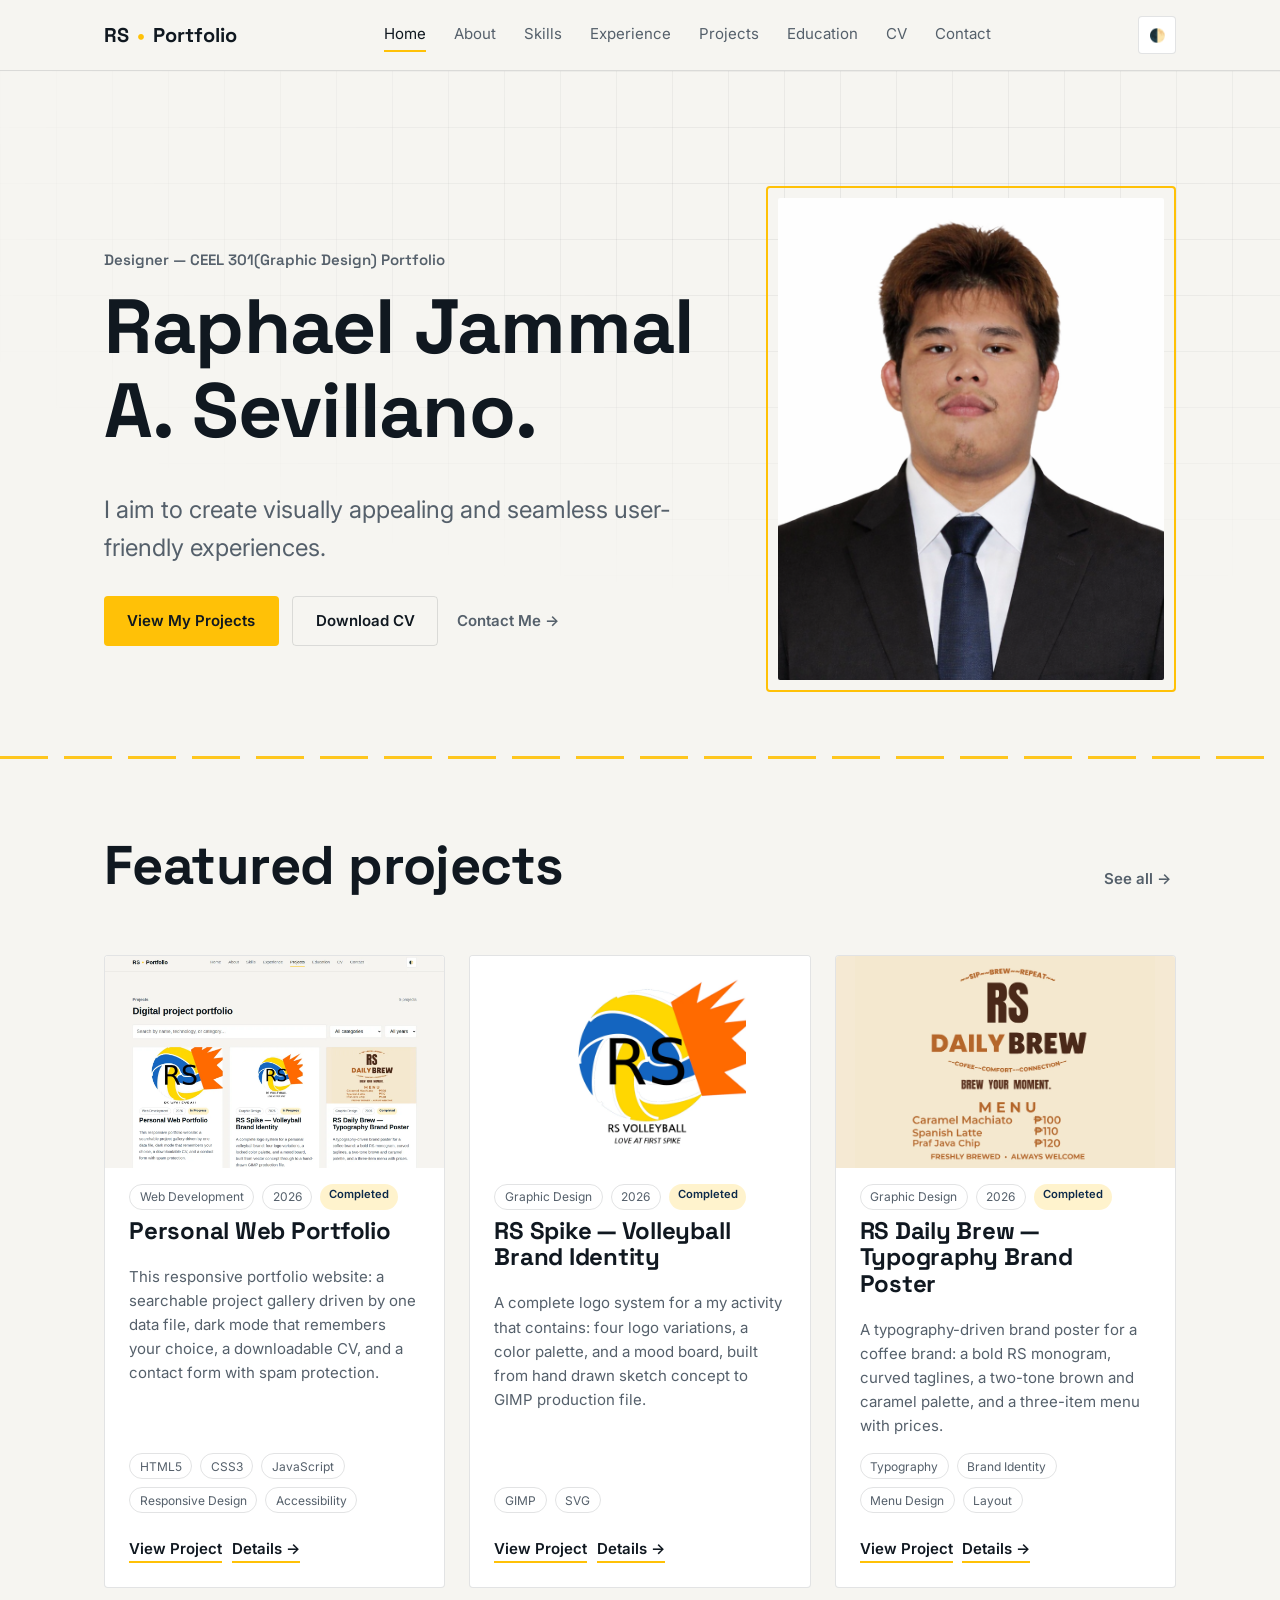
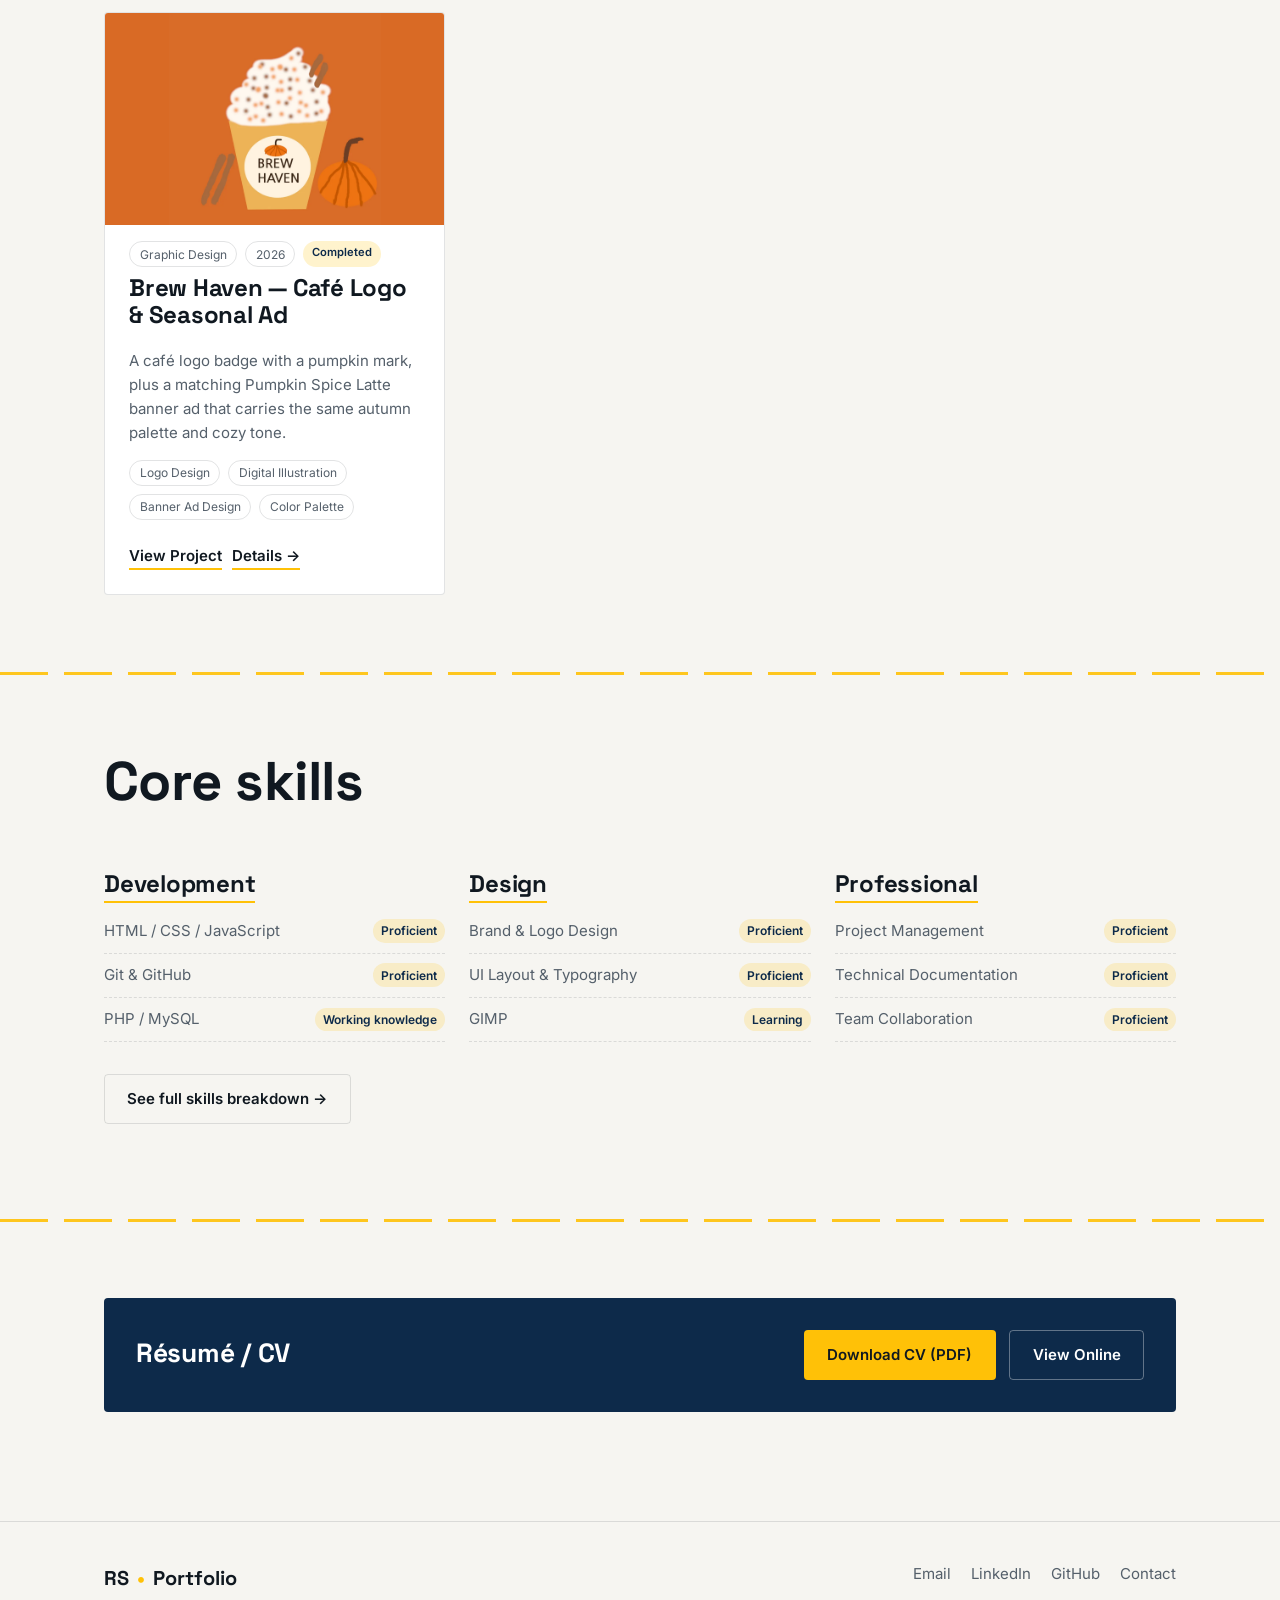
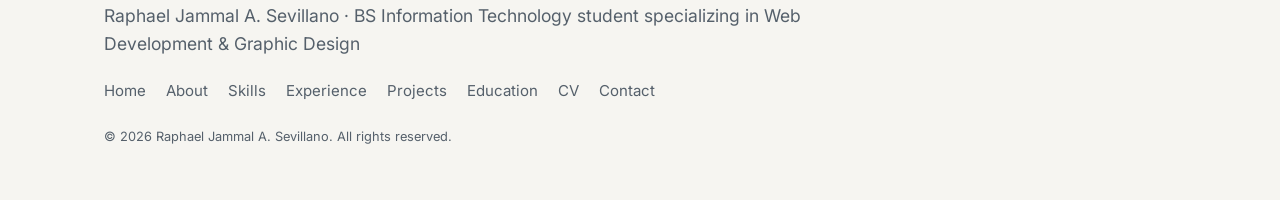
==== index.html @ 96087a3e "Update index.html" ====
<!DOCTYPE html>
<html lang="en">
<head>
<meta charset="UTF-8" />
<meta name="viewport" content="width=device-width, initial-scale=1.0" />
<title>Raphael Jammal A. Sevillano | Web Developer & Designer Portfolio</title>
<meta name="description" content="Portfolio of Raphael Jammal A. Sevillano — web developer and designer. Browse projects, skills, and experience, and download my CV." />
<link rel="canonical" href="https://raphaelsevillano-cmd.github.io/" />
<meta property="og:type" content="website" />
<meta property="og:site_name" content="Raphael Jammal A. Sevillano — Portfolio" />
<meta property="og:title" content="Raphael Jammal A. Sevillano | Web Developer &amp; Designer Portfolio" />
<meta property="og:description" content="Portfolio of Raphael Jammal A. Sevillano — web developer and designer. Browse projects, skills, and experience, and download my CV." />
<meta property="og:url" content="https://raphaelsevillano-cmd.github.io/" />
<meta property="og:image" content="https://raphaelsevillano-cmd.github.io/assets/images/raprap.png" />
<meta property="og:image:alt" content="Portrait of Raphael Jammal A. Sevillano" />
<meta name="twitter:card" content="summary_large_image" />
<meta name="twitter:title" content="Raphael Jammal A. Sevillano | Web Developer &amp; Designer Portfolio" />
<meta name="twitter:description" content="Portfolio of Raphael Jammal A. Sevillano — web developer and designer. Browse projects, skills, and experience, and download my CV." />
<meta name="twitter:image" content="https://raphaelsevillano-cmd.github.io/assets/images/raprap.png" />
<meta name="keywords" content="Raphael, web developer portfolio, front-end developer, designer, RS Spike, student portfolio" />
<link rel="icon" href="data:," />
<link rel="preconnect" href="https://fonts.googleapis.com" />
<link rel="preconnect" href="https://fonts.gstatic.com" crossorigin />
<link href="https://fonts.googleapis.com/css2?family=Space+Grotesk:wght@500;600;700&family=Inter:wght@400;500;600&display=swap" rel="stylesheet" />
<link rel="stylesheet" href="./css/style.css" />
</head>
<body>  
 
<header class="site-header">
  <nav class="nav">
    <a href="index.html" class="brand-mark">RS<span class="dot">•</span>Portfolio</a>
    <div class="nav-links" data-nav-links>
      <a href="index.html" aria-current="page">Home</a>
      <a href="about.html">About</a>
      <a href="skills.html">Skills</a>
      <a href="experience.html">Experience</a>
      <a href="projects.html">Projects</a>
      <a href="education.html">Education</a>
      <a href="about.html#cv">CV</a>
      <a href="contact.html">Contact</a>
    </div>
    <div class="nav-controls">
      <button class="theme-toggle" data-theme-toggle aria-label="Toggle dark mode">🌓</button>
      <button class="menu-btn" data-menu-toggle aria-label="Open menu" aria-expanded="false">
        <svg viewBox="0 0 24 24" fill="none" stroke="currentColor" stroke-width="2"><path d="M3 6h18M3 12h18M3 18h18"/></svg>
      </button>
    </div>
  </nav>
</header>

<main>
  <section class="hero">
    <div class="wrap hero-grid">
      <div>
        <p class="eyebrow">Designer — CEEL 301(Graphic Design) Portfolio</p>
        <h1>Raphael Jammal A. Sevillano.</h1>
        <p class="tagline">I aim to create visually appealing and seamless user-friendly experiences.</p>
        <div class="hero-actions">
          <a href="projects.html" class="btn btn-primary">View My Projects</a>
          <a href="assets/Raphael Sevillano CV Resume (1).pdf" class="btn btn-outline" download>Download CV</a>
          <a href="contact.html" class="btn btn-ghost">Contact Me →</a>
        </div>
      </div>
      <div class="portrait-frame">
        <img src="assets/images/raprap.png" alt="Portrait of Raphael Jammal A. Sevillano" />
      </div>
    </div>
  </section>

  <hr class="court-rule" />

  <section>
    <div class="wrap">
      <div class="section-head">
        <h2>Featured projects</h2>
        <a href="projects.html" class="btn-ghost btn">See all →</a>
      </div>
      <div class="project-grid" data-project-grid data-base-path="" data-featured-only="true"></div>
    </div>
  </section>

  <hr class="court-rule" />

  <section>
    <div class="wrap">
      <div class="section-head"><h2>Core skills</h2></div>
      <div class="skills-grid">
        <div class="skill-category">
          <h3>Development</h3>
          <ul class="skill-list">
            <li>HTML / CSS / JavaScript <span class="level">Proficient</span></li>
            <li>Git &amp; GitHub <span class="level">Proficient</span></li>
            <li>PHP / MySQL <span class="level">Working knowledge</span></li>
          </ul>
        </div>
        <div class="skill-category">
          <h3>Design</h3>
          <ul class="skill-list">
            <li>Brand &amp; Logo Design <span class="level">Proficient</span></li>
            <li>UI Layout &amp; Typography <span class="level">Proficient</span></li>
            <li>GIMP <span class="level">Learning</span></li>
          </ul>
        </div>
        <div class="skill-category">
          <h3>Professional</h3>
          <ul class="skill-list">
            <li>Project Management <span class="level">Proficient</span></li>
            <li>Technical Documentation <span class="level">Proficient</span></li>
            <li>Team Collaboration <span class="level">Proficient</span></li>
          </ul>
        </div>
      </div>
      <p class="mt-2"><a href="skills.html" class="btn btn-outline">See full skills breakdown →</a></p>
    </div>
  </section>

  <hr class="court-rule" />

  <section id="cv">
    <div class="wrap">
      <div class="cv-box">
        <div>
          <h2 style="margin-bottom:0.25rem;">Résumé / CV</h2>
        </div>
        <div class="hero-actions">
          <a href="assets/Raphael Sevillano CV Resume (1).pdf" class="btn btn-primary" download>Download CV (PDF)</a>
          <a href="assets/Raphael Sevillano CV Resume (1).pdf" class="btn btn-outline" target="_blank" rel="noopener">View Online</a>
        </div>
      </div>
    </div>
  </section>
</main>

<!-- Project details popup -->
<dialog class="modal" id="project-dialog" aria-labelledby="project-dialog-title">
  <div class="modal-inner">
    <button type="button" class="modal-close" data-close-dialog aria-label="Close project details">×</button>
    <div id="project-dialog-body"></div>
  </div>
</dialog>

<footer class="site-footer">  
  <div class="wrap">
    <div class="footer-grid">
      <div>
        <div class="brand-mark">RS<span class="dot">•</span>Portfolio</div>
        <p style="margin:0.5rem 0 0;">Raphael Jammal A. Sevillano · BS Information Technology student specializing in Web Development &amp; Graphic Design</p>
      </div>
      <div class="footer-links">
        <a href="mailto:rasevillano@ccc.edu.ph">Email</a>
        <a href="https://www.linkedin.com/in/raphael-sevillano-60b64a396/?isSelfProfile=true" target="_blank" rel="noopener">LinkedIn</a>
        <a href="https://github.com/RaphaelSevillano-cmd" target="_blank" rel="noopener">GitHub</a>
        <a href="contact.html">Contact</a>
      </div>
    </div>
    <nav class="footer-quick" aria-label="Footer">
      <a href="index.html">Home</a>
      <a href="about.html">About</a>
      <a href="skills.html">Skills</a>
      <a href="experience.html">Experience</a>
      <a href="projects.html">Projects</a>
      <a href="education.html">Education</a>
      <a href="about.html#cv">CV</a>
      <a href="contact.html">Contact</a>
    </nav>
    <p class="copyright">© 2026 Raphael Jammal A. Sevillano. All rights reserved.</p>
  </div>
</footer>

<script src="./projects-data.js"></script>
<script src="./main.js"></script>
</body>
</html>
---- css/style.css ----
/* ==========================================================================
   RS PORTFOLIO — Design System
   Palette pulled from the "RS Spike" personal brand: deep court navy + gold.
   ========================================================================== */

:root {
  /* Color tokens */
  --navy-950: #081521;
  --navy-900: #0d2a4a;
  --navy-800: #123763;
  --navy-700: #1b4b82;
  --gold-500: #ffc107;
  --gold-400: #ffd54f; 
  --ink: #101820;
  --paper: #f6f5f1;
  --paper-dim: #ebe9e3;
  --slate-600: #55606b;
  --slate-400: #8a94a0;
  --line: rgba(16, 24, 32, 0.12);
  --white: #ffffff;

  /* Semantic (light mode default) */
  --bg: var(--paper);
  --bg-raised: var(--white);
  --text: var(--ink);
  --text-dim: var(--slate-600);
  --border: var(--line);
  --accent: var(--gold-500);
  --brand: var(--navy-900);
  --brand-contrast: var(--white);

  /* Type */
  --font-display: "Space Grotesk", "Segoe UI", sans-serif;
  --font-body: "Inter", "Segoe UI", sans-serif;

  /* Scale */
  --step-1: clamp(0.85rem, 0.82rem + 0.15vw, 0.95rem);
  --step0: clamp(1rem, 0.96rem + 0.2vw, 1.1rem);
  --step1: clamp(1.25rem, 1.15rem + 0.5vw, 1.5rem);
  --step2: clamp(1.65rem, 1.4rem + 1.2vw, 2.2rem);
  --step3: clamp(2.2rem, 1.7rem + 2.2vw, 3.4rem);
  --step4: clamp(2.8rem, 2rem + 3.8vw, 4.8rem);

  --radius: 4px;
  --maxw: 1120px;
}

[data-theme="dark"] {
  --bg: var(--navy-950);
  --bg-raised: #0f2138;
  --text: #eef1f4;
  --text-dim: #a9b4c0;
  --border: rgba(255, 255, 255, 0.12);
  --brand: var(--gold-500);
  --brand-contrast: var(--navy-950);
}

@media (prefers-color-scheme: dark) {
  :root:not([data-theme="light"]) {
    --bg: var(--navy-950);
    --bg-raised: #0f2138;
    --text: #eef1f4;
    --text-dim: #a9b4c0;
    --border: rgba(255, 255, 255, 0.12);
    --brand: var(--gold-500);
    --brand-contrast: var(--navy-950);
  }
}

* { box-sizing: border-box; }
html { scroll-behavior: smooth; }

body {
  margin: 0;
  background: var(--bg);
  color: var(--text);
  font-family: var(--font-body);
  font-size: var(--step0);
  line-height: 1.6;
  -webkit-font-smoothing: antialiased;
  transition: background 0.25s ease, color 0.25s ease;
}

img { max-width: 100%; display: block; }

a { color: inherit; text-decoration: none; }

h1, h2, h3, h4 {
  font-family: var(--font-display);
  line-height: 1.1;
  margin: 0 0 0.5em;
  letter-spacing: -0.01em;
}

p { max-width: 68ch; color: var(--text-dim); }

.wrap {
  max-width: var(--maxw);
  margin: 0 auto;
  padding: 0 1.5rem;
}

section { padding: clamp(3rem, 6vw, 6rem) 0; }

/* Court-line motif: thin dividing rules like a volleyball court boundary */
.court-rule {
  height: 3px;
  background: linear-gradient(90deg, var(--gold-500) 0 48px, transparent 48px);
  background-size: 64px 3px;
  border: 0;
  margin: 0;
  opacity: 0.9;
}

/* ---------- Header / Nav ---------- */
header.site-header {
  position: sticky;
  top: 0;
  z-index: 40;
  background: var(--bg);
  border-bottom: 1px solid var(--border);
}

.nav {
  display: flex;
  align-items: center;
  justify-content: space-between;
  padding: 1rem 1.5rem;
  max-width: var(--maxw);
  margin: 0 auto;
}

.brand-mark {
  font-family: var(--font-display);
  font-weight: 700;
  font-size: 1.25rem;
  display: flex;
  align-items: center;
  gap: 0.5rem;
}

.brand-mark .dot { color: var(--gold-500); }

.nav-links {
  display: flex;
  gap: 1.75rem;
  align-items: center;
}

.nav-links a {
  font-size: var(--step-1);
  color: var(--text-dim);
  padding: 0.25rem 0;
  border-bottom: 2px solid transparent;
}

.nav-links a:hover,
.nav-links a[aria-current="page"] {
  color: var(--text);
  border-bottom-color: var(--gold-500);
}

.nav-controls { display: flex; align-items: center; gap: 0.75rem; }

.theme-toggle {
  background: var(--bg-raised);
  border: 1px solid var(--border);
  border-radius: var(--radius);
  width: 38px;
  height: 38px;
  display: grid;
  place-items: center;
  cursor: pointer;
  color: var(--text);
}

.menu-btn {
  display: none;
  background: none;
  border: none;
  cursor: pointer;
  color: var(--text);
  padding: 0.4rem;
}
.menu-btn svg { width: 24px; height: 24px; }

@media (max-width: 800px) {
  .nav-links {
    position: fixed;
    inset: 64px 0 0 0;
    background: var(--bg);
    flex-direction: column;
    align-items: flex-start;
    padding: 1.5rem;
    gap: 1.25rem;
    transform: translateY(-8px);
    opacity: 0;
    pointer-events: none;
    transition: opacity 0.2s ease, transform 0.2s ease;
    border-top: 1px solid var(--border);
  }
  .nav-links.open {
    opacity: 1;
    transform: translateY(0);
    pointer-events: auto;
  }
  .menu-btn { display: block; }
}

/* ---------- Buttons ---------- */
.btn {
  display: inline-flex;
  align-items: center;
  gap: 0.5rem;
  padding: 0.75rem 1.4rem;
  border-radius: var(--radius);
  font-weight: 600;
  font-size: var(--step-1);
  border: 1px solid transparent;
  cursor: pointer;
  transition: transform 0.15s ease, background 0.15s ease, border-color 0.15s ease;
}
.btn:active { transform: translateY(1px); }

.btn-primary {
  background: var(--gold-500);
  color: var(--ink);
}
.btn-primary:hover { background: var(--gold-400); }

.btn-outline {
  background: transparent;
  border-color: var(--border);
  color: var(--text);
}
.btn-outline:hover { border-color: var(--text-dim); }

.btn-ghost {
  background: transparent;
  color: var(--text-dim);
  padding: 0.75rem 0.25rem;
}
.btn-ghost:hover { color: var(--text); }

/* ---------- Hero ---------- */
.hero {
  position: relative;
  padding: clamp(3.5rem, 9vw, 8rem) 0 clamp(2.5rem, 5vw, 4rem);
  overflow: hidden;
}

.hero::before {
  /* Subtle volleyball-court boundary lines in the background */
  content: "";
  position: absolute;
  inset: 0;
  pointer-events: none;
  background-image:
    linear-gradient(var(--border) 1px, transparent 1px),
    linear-gradient(90deg, var(--border) 1px, transparent 1px);
  background-size: 56px 56px;
  mask-image: radial-gradient(ellipse 80% 60% at 70% 20%, black, transparent);
  opacity: 0.6;
}

.hero-grid {
  position: relative;
  display: grid;
  grid-template-columns: 1.2fr 0.8fr;
  gap: 3rem;
  align-items: center;
}

@media (max-width: 820px) {
  .hero-grid { grid-template-columns: 1fr; }
}

.eyebrow {
  font-family: var(--font-display);
  font-weight: 600;
  color: var(--text-dim);
  font-size: var(--step-1);
  margin-bottom: 0.75rem;
}

.hero h1 { font-size: var(--step4); }
.hero .tagline { font-size: var(--step1); color: var(--text-dim); margin-bottom: 1.75rem; }

.hero-actions { display: flex; gap: 0.85rem; flex-wrap: wrap; }

.portrait-frame {
  position: relative;
  border: 2px solid var(--gold-500);
  border-radius: var(--radius);
  padding: 10px;
}
.portrait-frame img {
  width: 100%;
  aspect-ratio: 4/5;
  object-fit: cover;
  border-radius: 2px;
  background: var(--bg-raised);
}

/* ---------- Section headers ---------- */
.section-head {
  display: flex;
  align-items: baseline;
  justify-content: space-between;
  gap: 1rem;
  margin-bottom: 2rem;
  flex-wrap: wrap;
}
.section-head h2 { font-size: var(--step3); }
.section-head .count { color: var(--text-dim); font-size: var(--step-1); }

/* ---------- Cards ---------- */
.card {
  background: var(--bg-raised);
  border: 1px solid var(--border);
  border-radius: var(--radius);
  padding: 1.5rem;
}

/* ---------- Skills ---------- */
.skills-grid {
  display: grid;
  grid-template-columns: repeat(auto-fit, minmax(260px, 1fr));
  gap: 1.5rem;
}
.skill-category h3 {
  font-size: var(--step1);
  border-bottom: 2px solid var(--gold-500);
  display: inline-block;
  padding-bottom: 0.25rem;
  margin-bottom: 1rem;
}
.skill-list { list-style: none; padding: 0; margin: 0; display: flex; flex-direction: column; gap: 0.6rem; }
.skill-list li {
  display: flex;
  justify-content: space-between;
  align-items: center;
  font-size: var(--step-1);
  color: var(--text-dim);
  border-bottom: 1px dashed var(--border);
  padding-bottom: 0.6rem;
}
.skill-list li span.level {
  font-size: 0.75rem;
  color: var(--brand);
  background: color-mix(in srgb, var(--gold-500) 18%, transparent);
  padding: 0.15rem 0.5rem;
  border-radius: 999px;
  font-weight: 600;
}

/* ---------- Projects ---------- */
.filter-bar {
  display: flex;
  gap: 0.75rem;
  flex-wrap: wrap;
  margin-bottom: 2rem;
  align-items: center;
}
.filter-bar input[type="search"],
.filter-bar select {
  font: inherit;
  padding: 0.65rem 0.9rem;
  border-radius: var(--radius);
  border: 1px solid var(--border);
  background: var(--bg-raised);
  color: var(--text);
}
.filter-bar input[type="search"] { flex: 1 1 240px; }

.project-grid {
  display: grid;
  grid-template-columns: repeat(auto-fill, minmax(300px, 1fr));
  gap: 1.5rem;
}

.project-card {
  display: flex;
  flex-direction: column;
  overflow: hidden;
  transition: border-color 0.15s ease;
}
.project-card:hover { border-color: var(--gold-500); }

.project-thumb {
  aspect-ratio: 16/10;
  background: var(--navy-900);
  display: grid;
  place-items: center;
  color: var(--gold-500);
  font-family: var(--font-display);
  font-size: var(--step1);
  margin: -1.5rem -1.5rem 1rem;
}

.project-meta {
  display: flex;
  gap: 0.5rem;
  flex-wrap: wrap;
  font-size: 0.75rem;
  color: var(--text-dim);
  margin-bottom: 0.5rem;
}
.tag {
  border: 1px solid var(--border);
  border-radius: 999px;
  padding: 0.15rem 0.6rem;
}
.project-card h3 { font-size: var(--step1); margin-bottom: 0.35rem; }
.project-card p { font-size: var(--step-1); flex: 1; }
.status {
  font-size: 0.7rem;
  font-weight: 600;
  text-transform: none;
  padding: 0.15rem 0.55rem;
  border-radius: 999px;
  background: color-mix(in srgb, var(--gold-500) 20%, transparent);
  color: var(--brand);
}
.project-links { display: flex; gap: 0.6rem; margin-top: 1rem; flex-wrap: wrap; }
.project-links a { font-size: var(--step-1); font-weight: 600; border-bottom: 2px solid var(--gold-500); }

.empty-state {
  padding: 3rem 1rem;
  text-align: center;
  color: var(--text-dim);
  border: 1px dashed var(--border);
  border-radius: var(--radius);
}

/* ---------- Timeline (Experience / Education) ---------- */
.timeline { position: relative; padding-left: 2rem; border-left: 2px solid var(--border); }
.timeline-item { position: relative; padding-bottom: 2.5rem; }
.timeline-item:last-child { padding-bottom: 0; }
.timeline-item::before {
  content: "";
  position: absolute;
  left: -2.4rem;
  top: 0.3rem;
  width: 12px;
  height: 12px;
  border-radius: 50%;
  background: var(--gold-500);
  border: 3px solid var(--bg);
  outline: 2px solid var(--gold-500);
}
.timeline-item .dates { font-size: var(--step-1); color: var(--text-dim); font-weight: 600; }
.timeline-item h3 { font-size: var(--step1); margin-bottom: 0.1rem; }
.timeline-item .org { color: var(--text-dim); margin-bottom: 0.5rem; font-size: var(--step-1); }
.timeline-item ul { padding-left: 1.1rem; color: var(--text-dim); font-size: var(--step-1); }

/* ---------- About ---------- */
.about-grid {
  display: grid;
  grid-template-columns: 1fr 1fr;
  gap: 2.5rem;
}
@media (max-width: 800px) { .about-grid { grid-template-columns: 1fr; } }
.info-list { list-style: none; padding: 0; margin: 0; display: grid; gap: 0.75rem; }
.info-list > div { display: flex; gap: 0.5rem; font-size: var(--step-1); }
.info-list dd { margin: 0; color: var(--text); }
.info-list dt { color: var(--text-dim); min-width: 9rem; font-weight: 600; }

/* ---------- Contact ---------- */
.contact-grid { display: grid; grid-template-columns: 1fr 1fr; gap: 2.5rem; }
@media (max-width: 800px) { .contact-grid { grid-template-columns: 1fr; } }
.field { margin-bottom: 1.1rem; display: flex; flex-direction: column; gap: 0.4rem; }
.field label { font-size: var(--step-1); font-weight: 600; }
.field input, .field textarea {
  font: inherit;
  padding: 0.75rem 0.9rem;
  border-radius: var(--radius);
  border: 1px solid var(--border);
  background: var(--bg-raised);
  color: var(--text);
}
.field textarea { resize: vertical; min-height: 120px; }
.hp-field { position: absolute; left: -9999px; }
.form-note { font-size: 0.8rem; color: var(--text-dim); margin-top: 0.5rem; }
.contact-list { list-style: none; padding: 0; margin: 0 0 1.5rem; display: grid; gap: 0.85rem; }
.contact-list a:hover { color: var(--brand); }

/* ---------- CV section ---------- */
.cv-box {
  display: flex;
  justify-content: space-between;
  align-items: center;
  flex-wrap: wrap;
  gap: 1rem;
  background: var(--navy-900);
  color: var(--white);
  padding: 2rem;
  border-radius: var(--radius);
}
.cv-box p { color: rgba(255,255,255,0.75); margin: 0.3rem 0 0; }
.cv-box .btn-outline { color: inherit; border-color: rgba(255,255,255,0.35); }
[data-theme="dark"] .cv-box { background: var(--bg-raised); border: 1px solid var(--border); color: var(--text); }
[data-theme="dark"] .cv-box p { color: var(--text-dim); }
[data-theme="dark"] .cv-box .btn-outline { border-color: var(--border); }
@media (prefers-color-scheme: dark) {
  :root:not([data-theme="light"]) .cv-box { background: var(--bg-raised); border: 1px solid var(--border); color: var(--text); }
  :root:not([data-theme="light"]) .cv-box p { color: var(--text-dim); }
  :root:not([data-theme="light"]) .cv-box .btn-outline { border-color: var(--border); }
}

/* ---------- Footer ---------- */
footer.site-footer {
  border-top: 1px solid var(--border);
  padding: 2.5rem 0;
  margin-top: 2rem;
}
.footer-grid {
  display: flex;
  justify-content: space-between;
  flex-wrap: wrap;
  gap: 1.5rem;
}
.footer-links { display: flex; gap: 1.25rem; flex-wrap: wrap; }
.footer-links a { color: var(--text-dim); font-size: var(--step-1); }
.footer-links a:hover { color: var(--text); }
.copyright { color: var(--text-dim); font-size: 0.8rem; margin-top: 1.5rem; }

/* ---------- Utility ---------- */
.text-center { text-align: center; }
.mt-2 { margin-top: 2rem; }
.stack { display: flex; flex-direction: column; gap: 1rem; }
:focus-visible { outline: 2px solid var(--gold-500); outline-offset: 2px; }

@media (prefers-reduced-motion: reduce) {
  * { animation: none !important; transition: none !important; scroll-behavior: auto !important; }
}

/* ---------- Project images + detail pages ---------- */
.project-thumb.has-img { position: relative; display: block; padding: 0; overflow: hidden; background: #fff; }
.project-thumb img { position: absolute; inset: 0; width: 100%; height: 100%; }
.thumb-cover img { object-fit: cover; }
.thumb-contain img { object-fit: contain; }
.detail-grid { display: grid; grid-template-columns: 1.1fr 0.9fr; gap: 2.5rem; align-items: start; }
@media (max-width: 800px) { .detail-grid { grid-template-columns: 1fr; } }
.detail-figure { margin: 0 0 1.5rem; }
.detail-figure img { width: 100%; height: auto; border: 1px solid var(--border); border-radius: var(--radius); background: #fff; }
.detail-figure figcaption { font-size: 0.8rem; color: var(--text-dim); margin-top: 0.4rem; }
.detail-section h2 { font-size: var(--step2); margin-top: 2rem; }
.detail-section ul { color: var(--text-dim); padding-left: 1.2rem; }
.skip-link { position: absolute; left: -9999px; top: 0; background: var(--gold-500); color: var(--ink); padding: 0.6rem 1rem; z-index: 100; font-weight: 600; }
.skip-link:focus { left: 0.5rem; top: 0.5rem; }

/* ---------- Details popup ---------- */
.link-btn { background: none; border: 0; padding: 0; font: inherit; font-size: var(--step-1); font-weight: 600; color: inherit; cursor: pointer; border-bottom: 2px solid var(--gold-500); }
.modal { border: 1px solid var(--border); border-radius: var(--radius); background: var(--bg); color: var(--text); width: min(920px, calc(100% - 2rem)); max-height: calc(100% - 2rem); padding: 0; }
.modal::backdrop { background: rgba(8, 21, 33, 0.7); }
.modal-inner { padding: 2rem; position: relative; }
.modal-close { position: absolute; top: 0.75rem; right: 0.75rem; width: 38px; height: 38px; border-radius: var(--radius); border: 1px solid var(--border); background: var(--bg-raised); color: var(--text); font-size: 1.25rem; line-height: 1; cursor: pointer; }
.modal h2 { font-size: var(--step2); padding-right: 3rem; }
.detail-section h3 { font-size: var(--step1); margin-top: 1.5rem; }
body:has(dialog[open]) { overflow: hidden; }

/* ---------- Skill meters, credentials, footer quick links ---------- */
.skill-list li { flex-wrap: wrap; row-gap: 0.45rem; }
.skill-list .meter { flex: 0 0 100%; height: 5px; border-radius: 999px; background: linear-gradient(90deg, var(--gold-500) calc(var(--lv, 1) * 25%), var(--border) 0); }
.skill-category h3 span { margin-right: 0.15rem; }
.cred-list { margin: 0; padding-left: 1.1rem; color: var(--text-dim); display: grid; gap: 0.6rem; }
.cred-list strong { color: var(--text); }
.timeline-item li.accomplishment { margin-top: 0.4rem; color: var(--text); list-style: none; margin-left: -1.1rem; padding-left: 0.75rem; border-left: 3px solid var(--gold-500); }
.footer-quick { display: flex; gap: 1.25rem; flex-wrap: wrap; margin-top: 1.25rem; }
.footer-quick a { color: var(--text-dim); font-size: var(--step-1); }
.footer-quick a:hover { color: var(--text); }
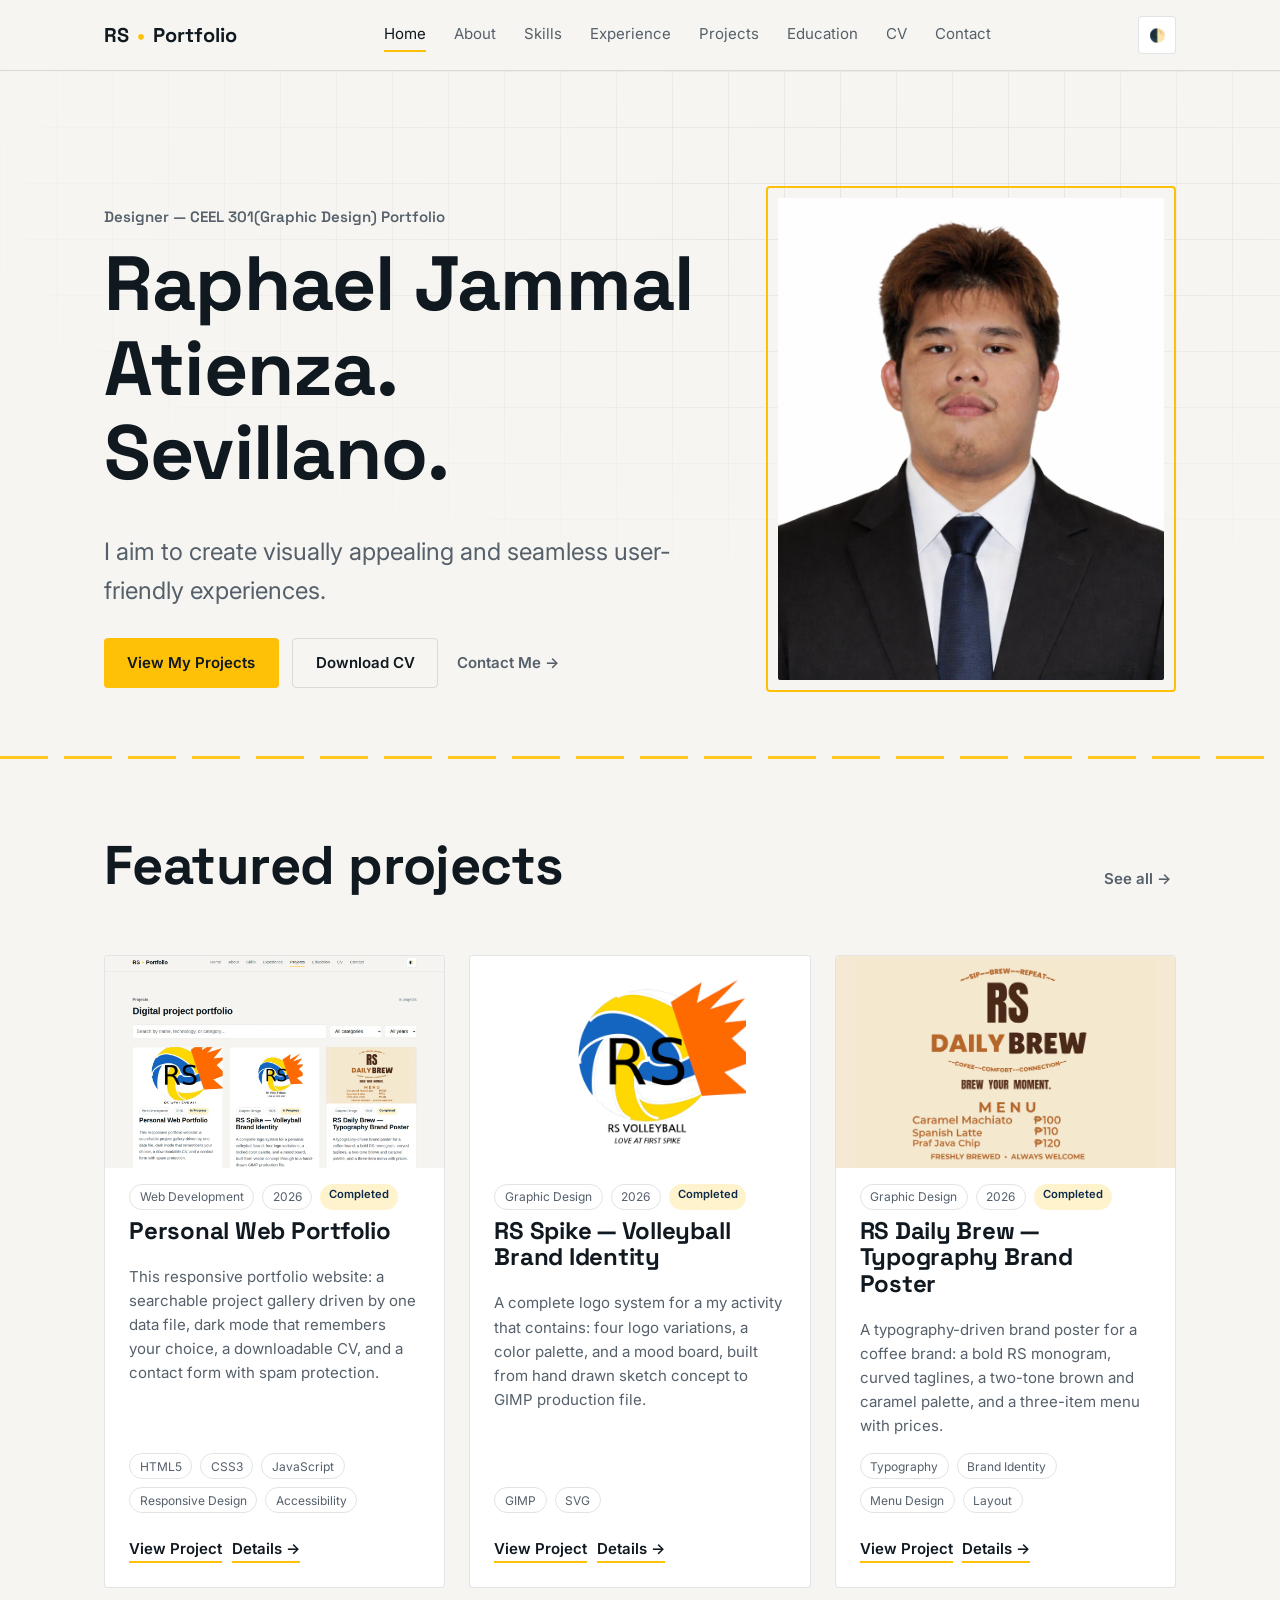
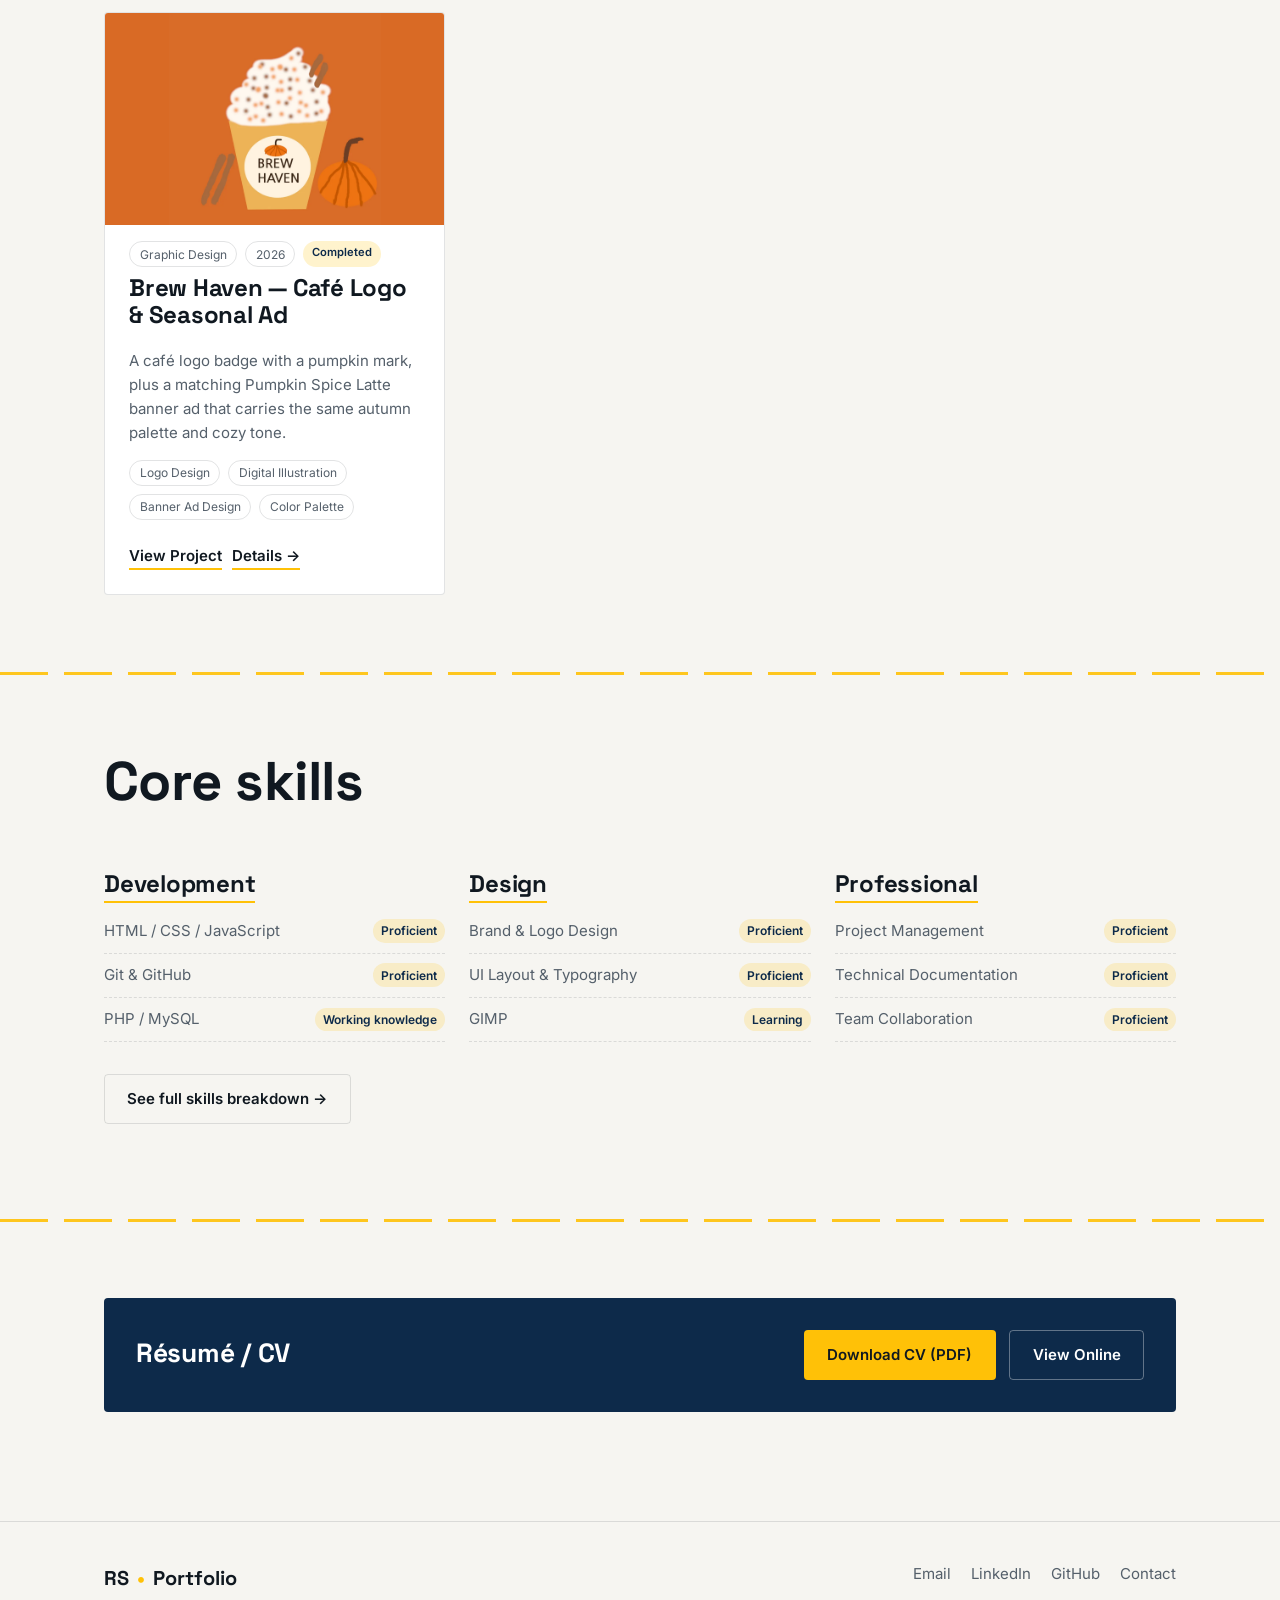
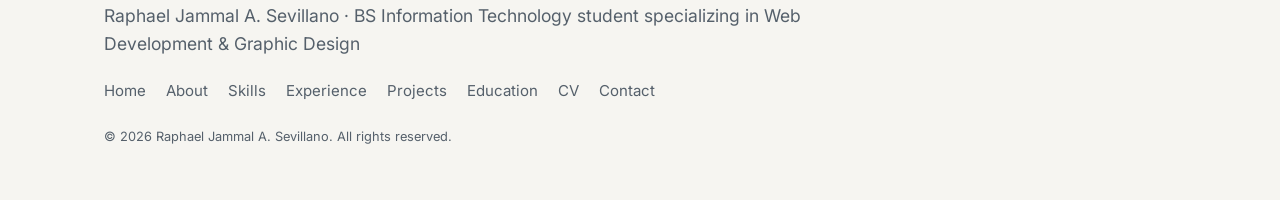
==== commit d81b4b06: "Update name references in index.html" ====
--- a/index.html
+++ b/index.html
@@ -3,19 +3,19 @@
 <head>
 <meta charset="UTF-8" />
 <meta name="viewport" content="width=device-width, initial-scale=1.0" />
-<title>Raphael Jammal A. Sevillano | Web Developer & Designer Portfolio</title>
+<title>Raphael Jammal Atienza. Sevillano | Web Developer & Designer Portfolio</title>
 <meta name="description" content="Portfolio of Raphael Jammal A. Sevillano — web developer and designer. Browse projects, skills, and experience, and download my CV." />
 <link rel="canonical" href="https://raphaelsevillano-cmd.github.io/" />
 <meta property="og:type" content="website" />
-<meta property="og:site_name" content="Raphael Jammal A. Sevillano — Portfolio" />
-<meta property="og:title" content="Raphael Jammal A. Sevillano | Web Developer &amp; Designer Portfolio" />
+<meta property="og:site_name" content="Raphael Jammal Atienza. Sevillano — Portfolio" />
+<meta property="og:title" content="Raphael Jammal Atienza. Sevillano | Web Developer &amp; Designer Portfolio" />
 <meta property="og:description" content="Portfolio of Raphael Jammal A. Sevillano — web developer and designer. Browse projects, skills, and experience, and download my CV." />
 <meta property="og:url" content="https://raphaelsevillano-cmd.github.io/" />
 <meta property="og:image" content="https://raphaelsevillano-cmd.github.io/assets/images/raprap.png" />
-<meta property="og:image:alt" content="Portrait of Raphael Jammal A. Sevillano" />
+<meta property="og:image:alt" content="Portrait of Raphael Jammal Atienza. Sevillano" />
 <meta name="twitter:card" content="summary_large_image" />
-<meta name="twitter:title" content="Raphael Jammal A. Sevillano | Web Developer &amp; Designer Portfolio" />
-<meta name="twitter:description" content="Portfolio of Raphael Jammal A. Sevillano — web developer and designer. Browse projects, skills, and experience, and download my CV." />
+<meta name="twitter:title" content="Raphael Jammal Atienza. Sevillano | Web Developer &amp; Designer Portfolio" />
+<meta name="twitter:description" content="Portfolio of Raphael Jammal Atienza. Sevillano — web developer and designer. Browse projects, skills, and experience, and download my CV." />
 <meta name="twitter:image" content="https://raphaelsevillano-cmd.github.io/assets/images/raprap.png" />
 <meta name="keywords" content="Raphael, web developer portfolio, front-end developer, designer, RS Spike, student portfolio" />
 <link rel="icon" href="data:," />
@@ -53,7 +53,7 @@
     <div class="wrap hero-grid">
       <div>
         <p class="eyebrow">Designer — CEEL 301(Graphic Design) Portfolio</p>
-        <h1>Raphael Jammal A. Sevillano.</h1>
+        <h1>Raphael Jammal Atienza. Sevillano.</h1>
         <p class="tagline">I aim to create visually appealing and seamless user-friendly experiences.</p>
         <div class="hero-actions">
           <a href="projects.html" class="btn btn-primary">View My Projects</a>
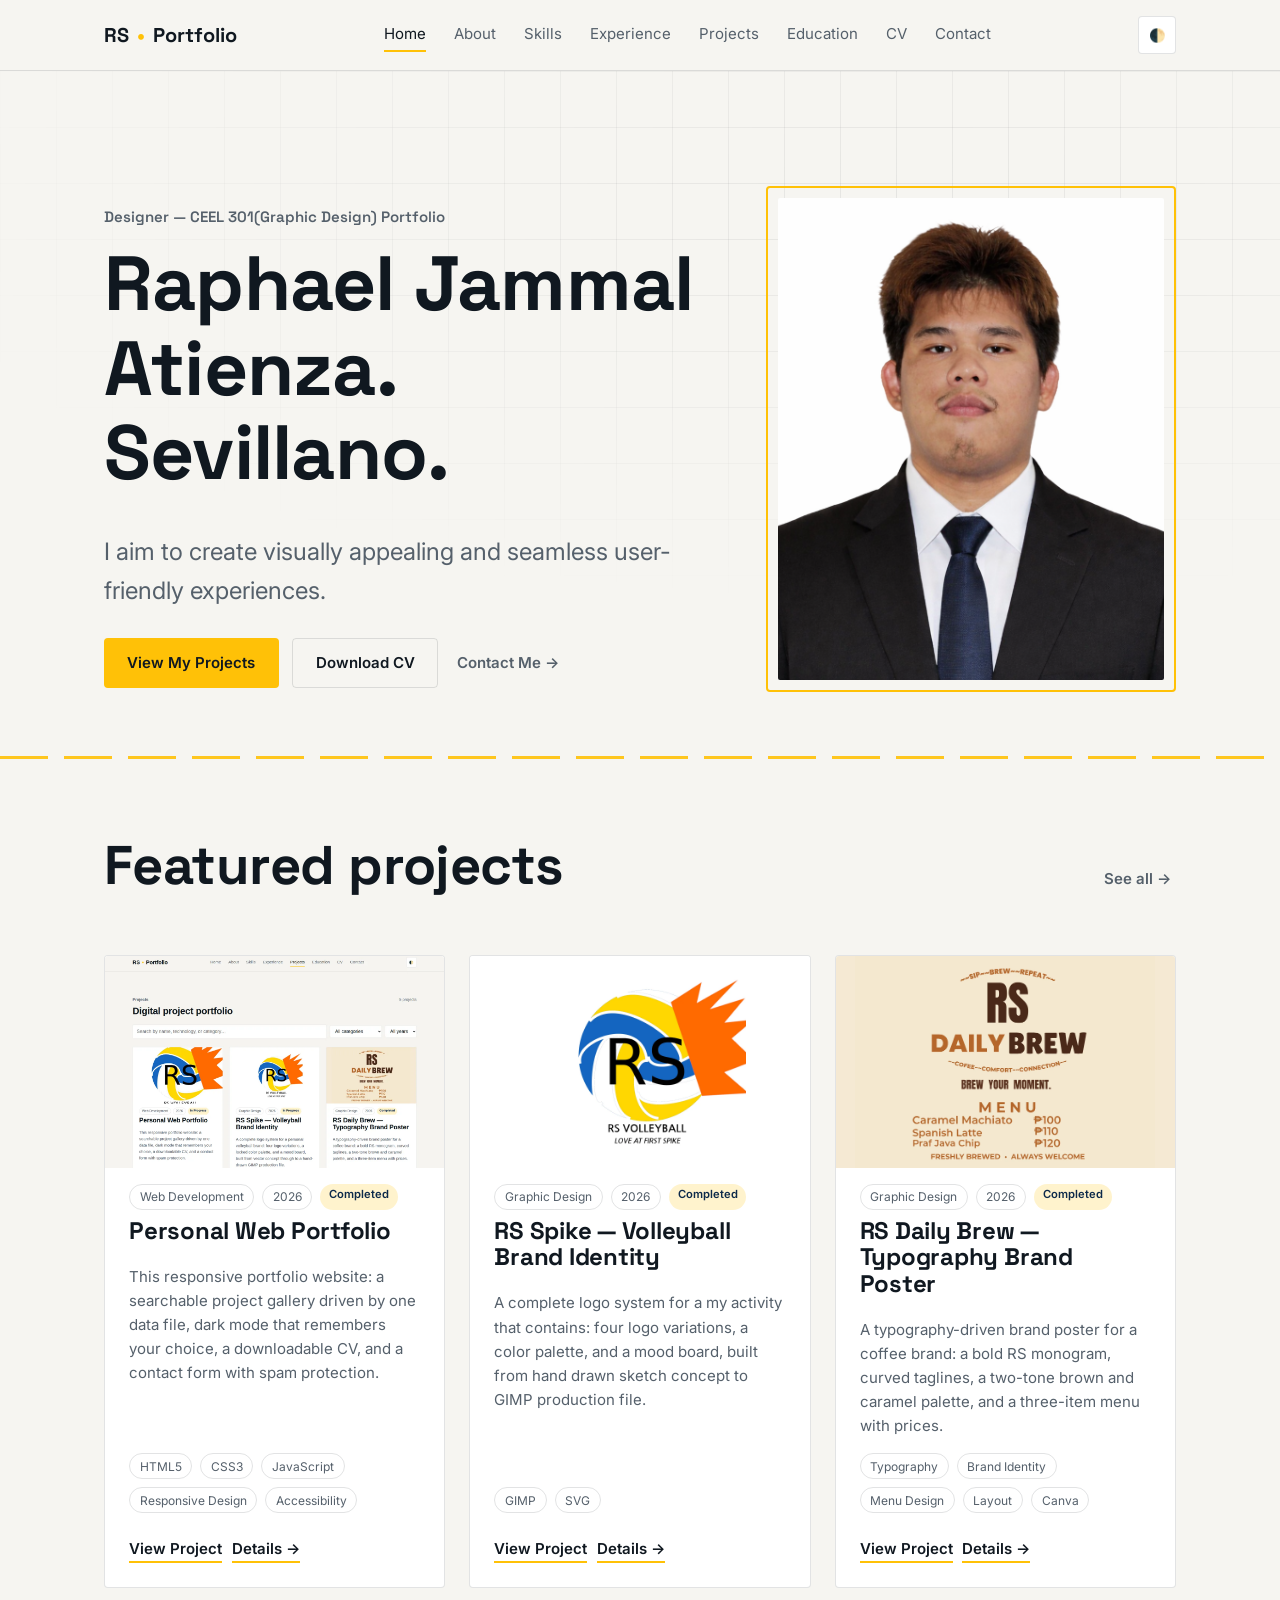
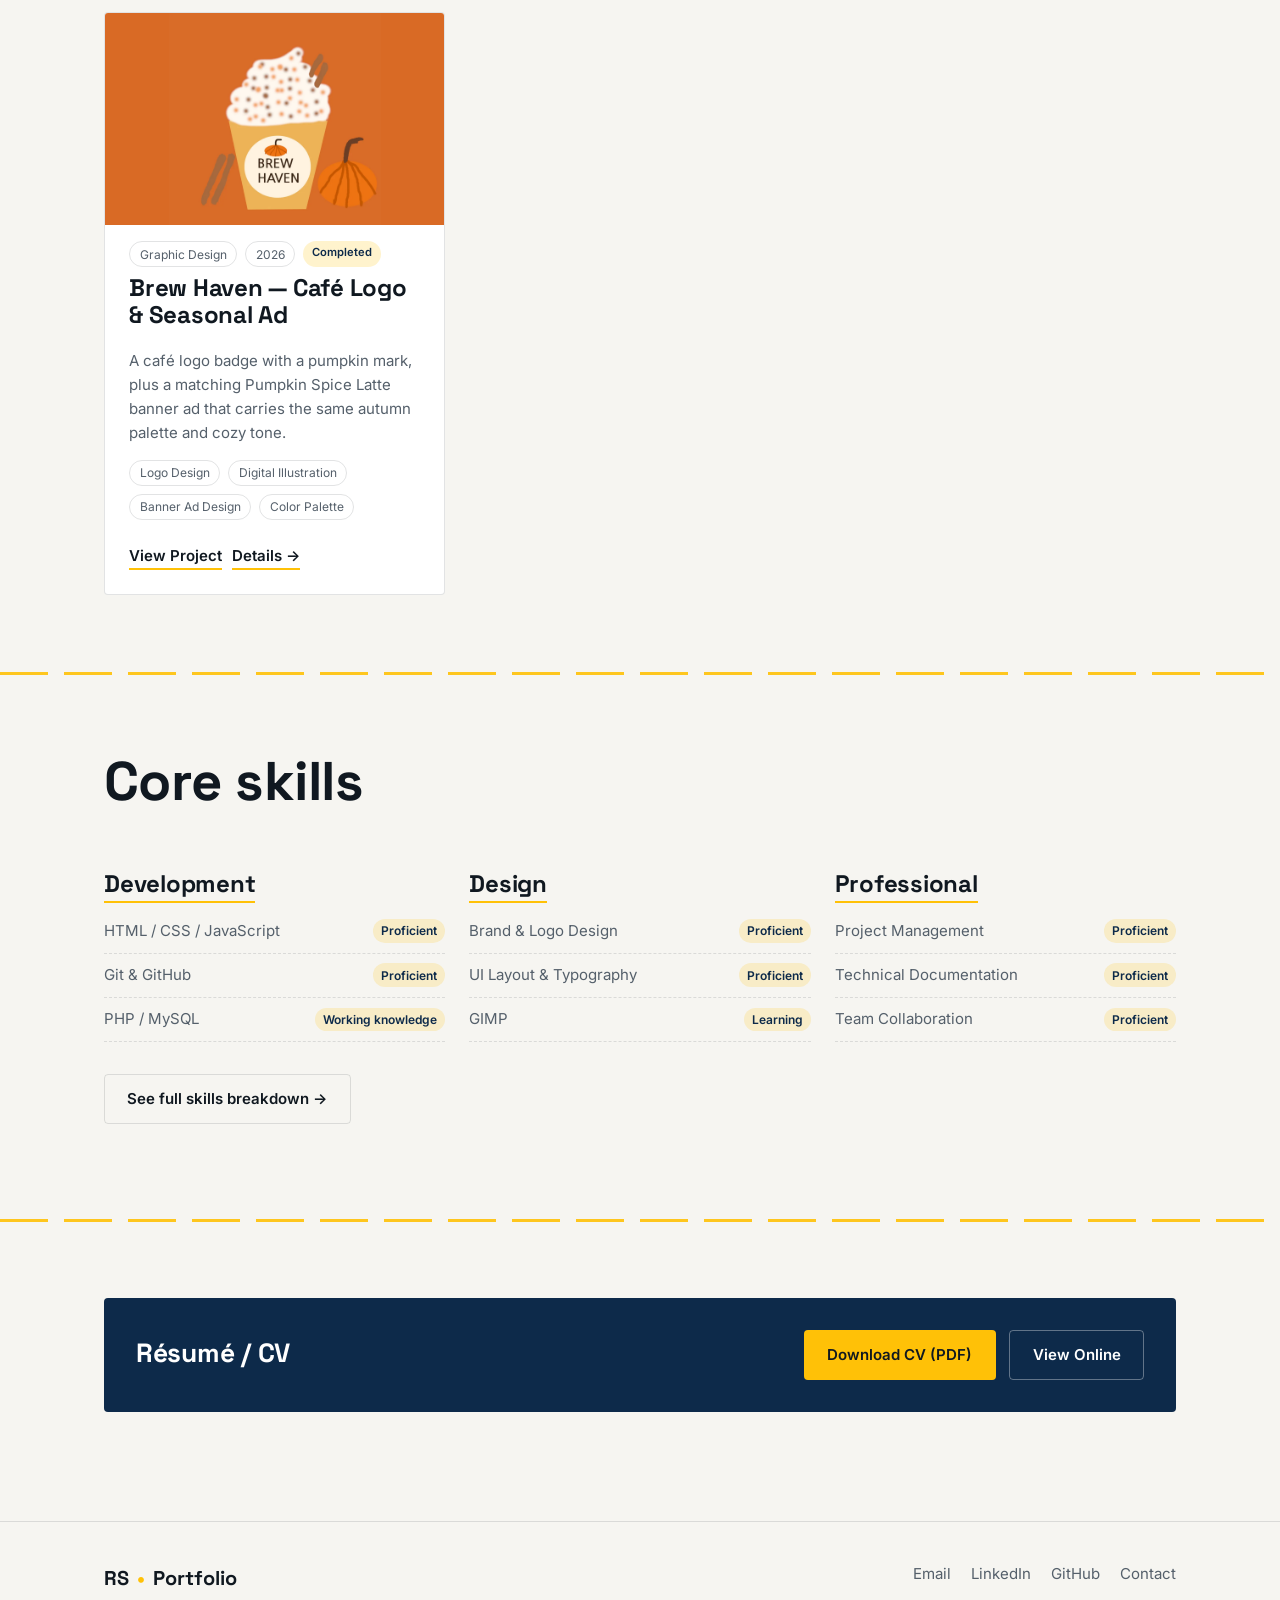
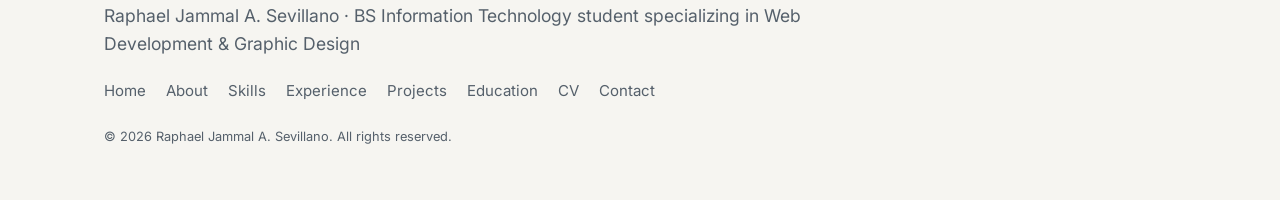
==== commit c0d37ab0: "Add Google Analytics tracking code Added Google Analytics tracking script to index.html." ====
--- a/index.html
+++ b/index.html
@@ -1,6 +1,15 @@
 <!DOCTYPE html>
 <html lang="en">
 <head>
+ <!-- Google tag (gtag.js) -->
+<script async src="https://googletagmanager.com"></script>
+<script>
+  window.dataLayer = window.dataLayer || [];
+  function gtag(){dataLayer.push(arguments);}
+  gtag('js', new Date());
+
+  gtag('config', 'G-WEVZQGVQ27');
+</script> 
 <meta charset="UTF-8" />
 <meta name="viewport" content="width=device-width, initial-scale=1.0" />
 <title>Raphael Jammal Atienza. Sevillano | Web Developer & Designer Portfolio</title>
@@ -169,5 +178,6 @@
 
 <script src="./projects-data.js"></script>
 <script src="./main.js"></script>
+<script src="./goatcounter.js"></script>
 </body>
 </html>
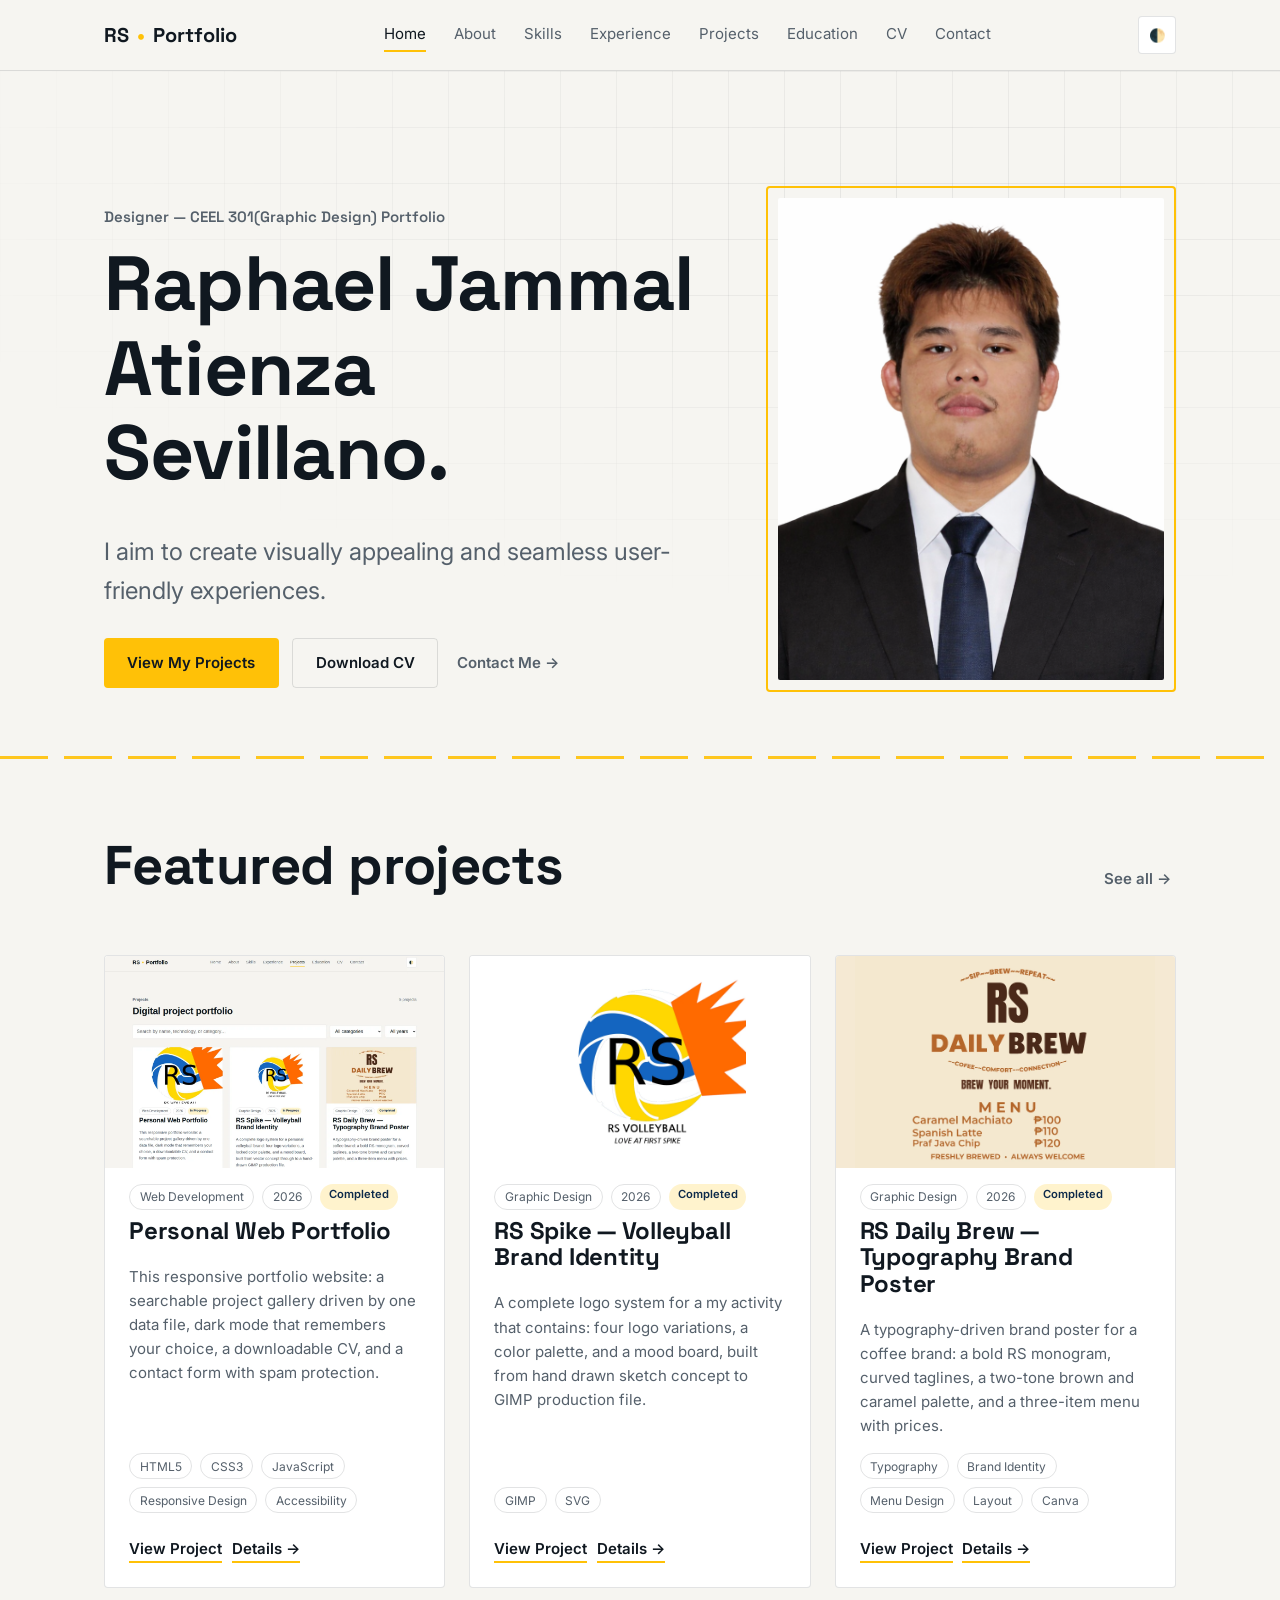
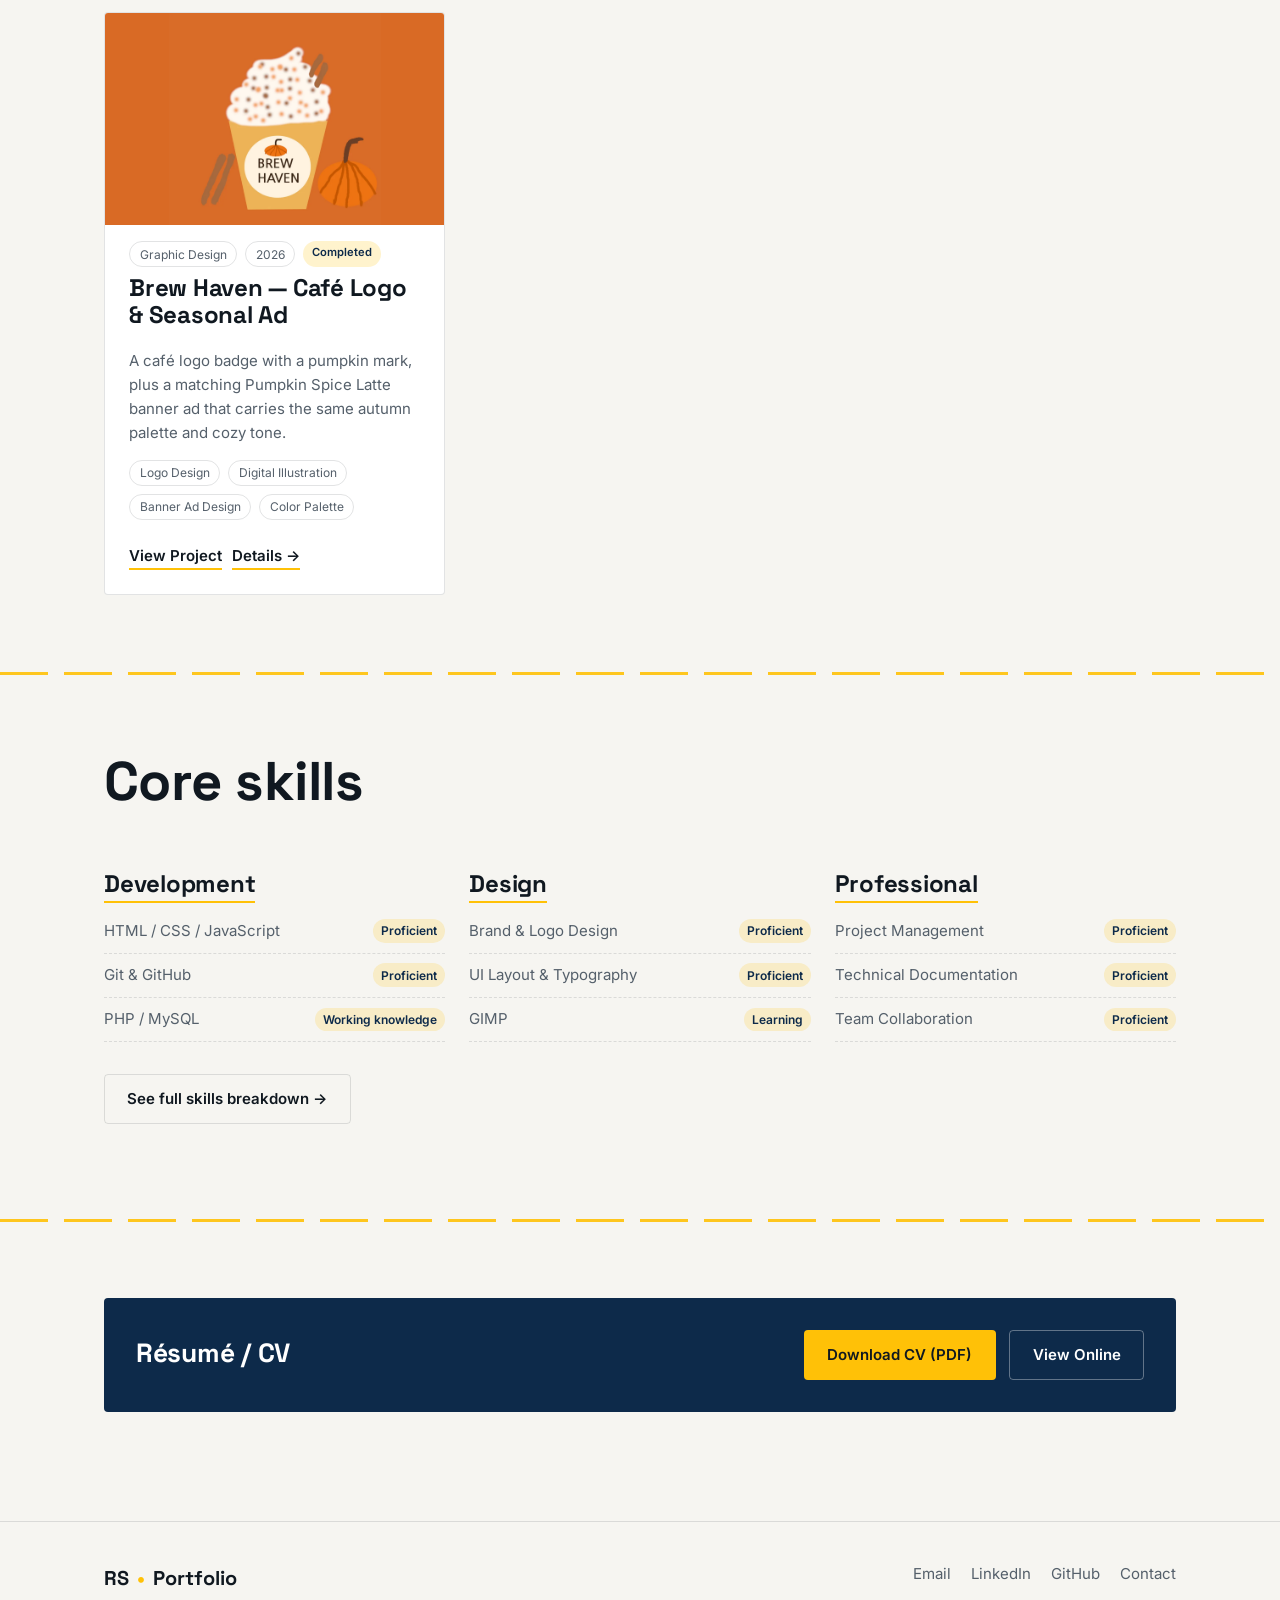
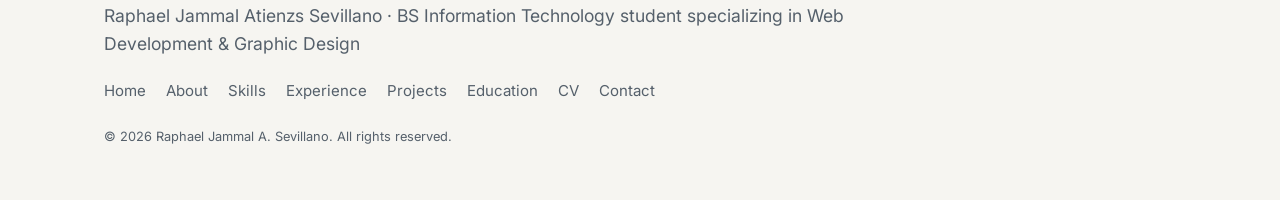
==== commit eec60e91: "Correct title and footer name in index.html" ====
--- a/index.html
+++ b/index.html
@@ -12,7 +12,7 @@
 </script> 
 <meta charset="UTF-8" />
 <meta name="viewport" content="width=device-width, initial-scale=1.0" />
-<title>Raphael Jammal Atienza. Sevillano | Web Developer & Designer Portfolio</title>
+<title>Raphael Jammal Atienza Sevillano. | Web Developer & Designer Portfolio</title>
 <meta name="description" content="Portfolio of Raphael Jammal A. Sevillano — web developer and designer. Browse projects, skills, and experience, and download my CV." />
 <link rel="canonical" href="https://raphaelsevillano-cmd.github.io/" />
 <meta property="og:type" content="website" />
@@ -62,7 +62,7 @@
     <div class="wrap hero-grid">
       <div>
         <p class="eyebrow">Designer — CEEL 301(Graphic Design) Portfolio</p>
-        <h1>Raphael Jammal Atienza. Sevillano.</h1>
+        <h1>Raphael Jammal Atienza Sevillano.</h1>
         <p class="tagline">I aim to create visually appealing and seamless user-friendly experiences.</p>
         <div class="hero-actions">
           <a href="projects.html" class="btn btn-primary">View My Projects</a>
@@ -153,7 +153,7 @@
     <div class="footer-grid">
       <div>
         <div class="brand-mark">RS<span class="dot">•</span>Portfolio</div>
-        <p style="margin:0.5rem 0 0;">Raphael Jammal A. Sevillano · BS Information Technology student specializing in Web Development &amp; Graphic Design</p>
+        <p style="margin:0.5rem 0 0;">Raphael Jammal Atienzs Sevillano · BS Information Technology student specializing in Web Development &amp; Graphic Design</p>
       </div>
       <div class="footer-links">
         <a href="mailto:rasevillano@ccc.edu.ph">Email</a>
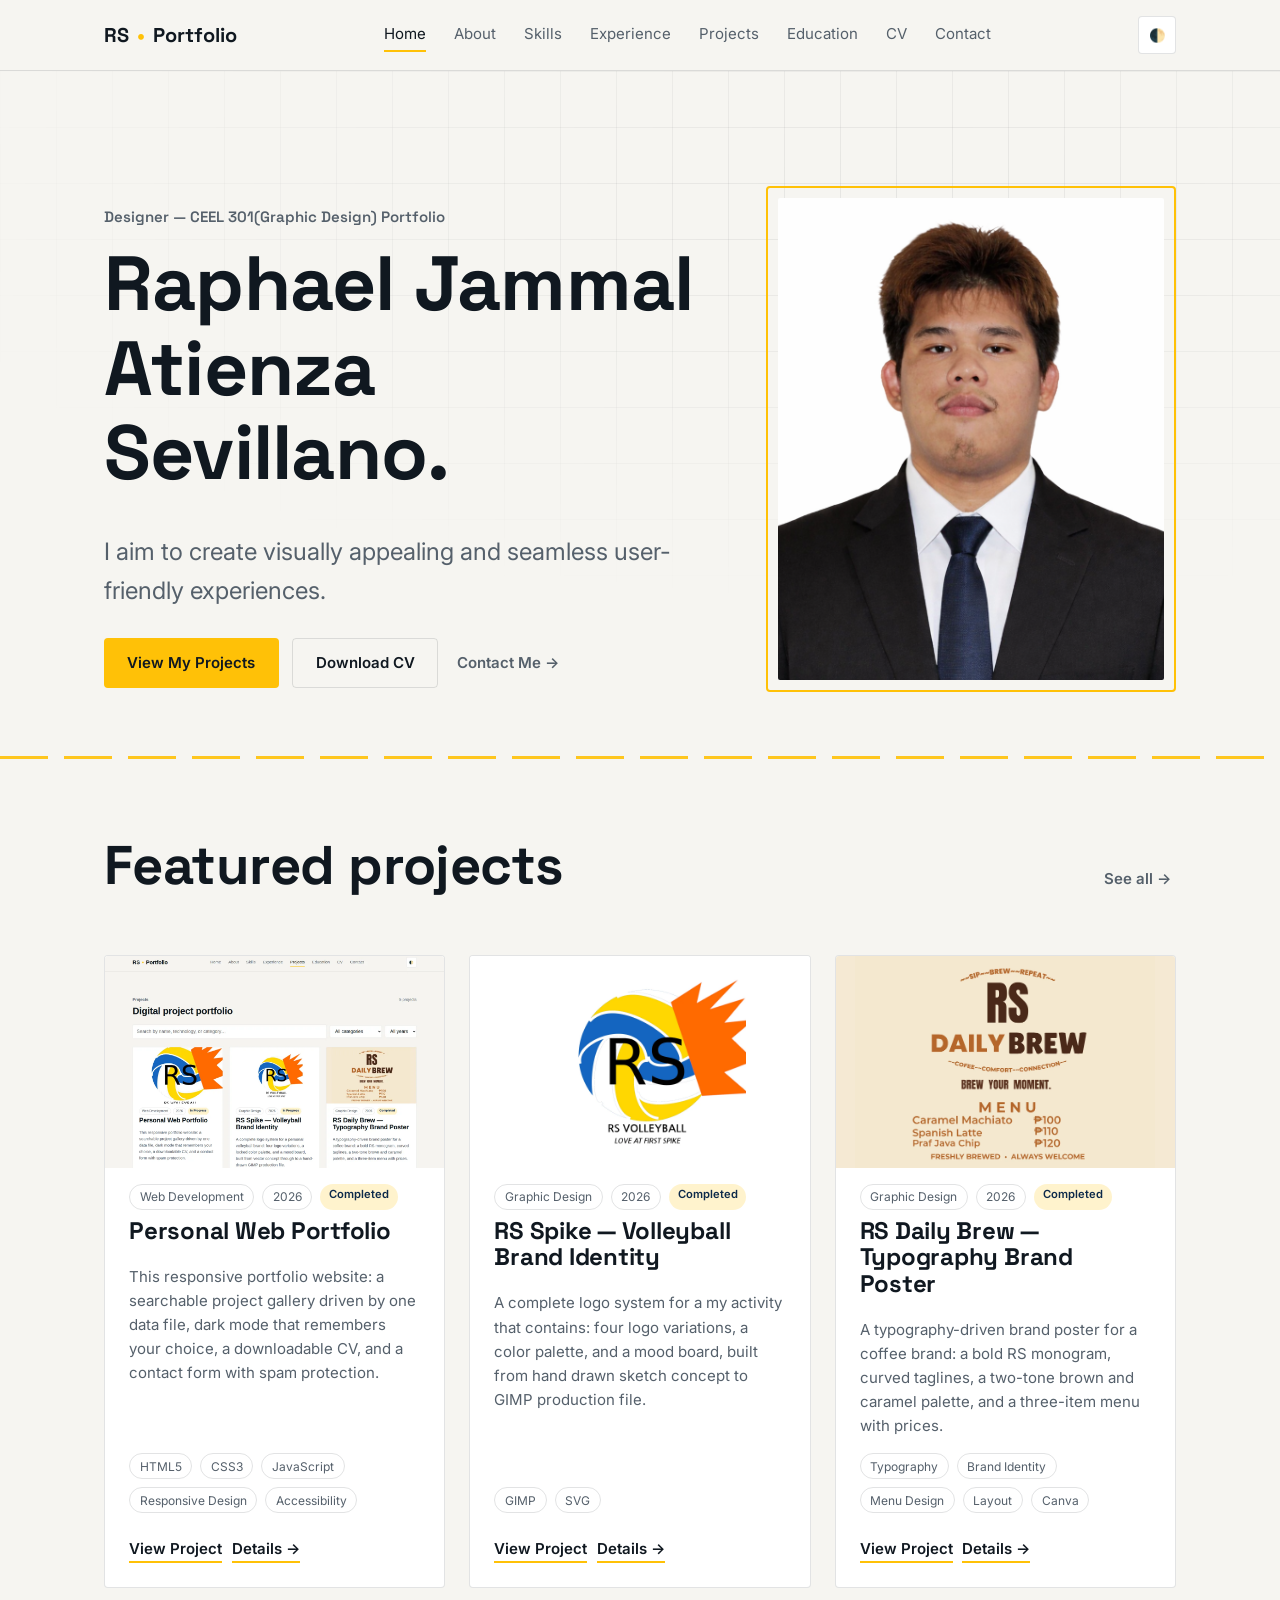
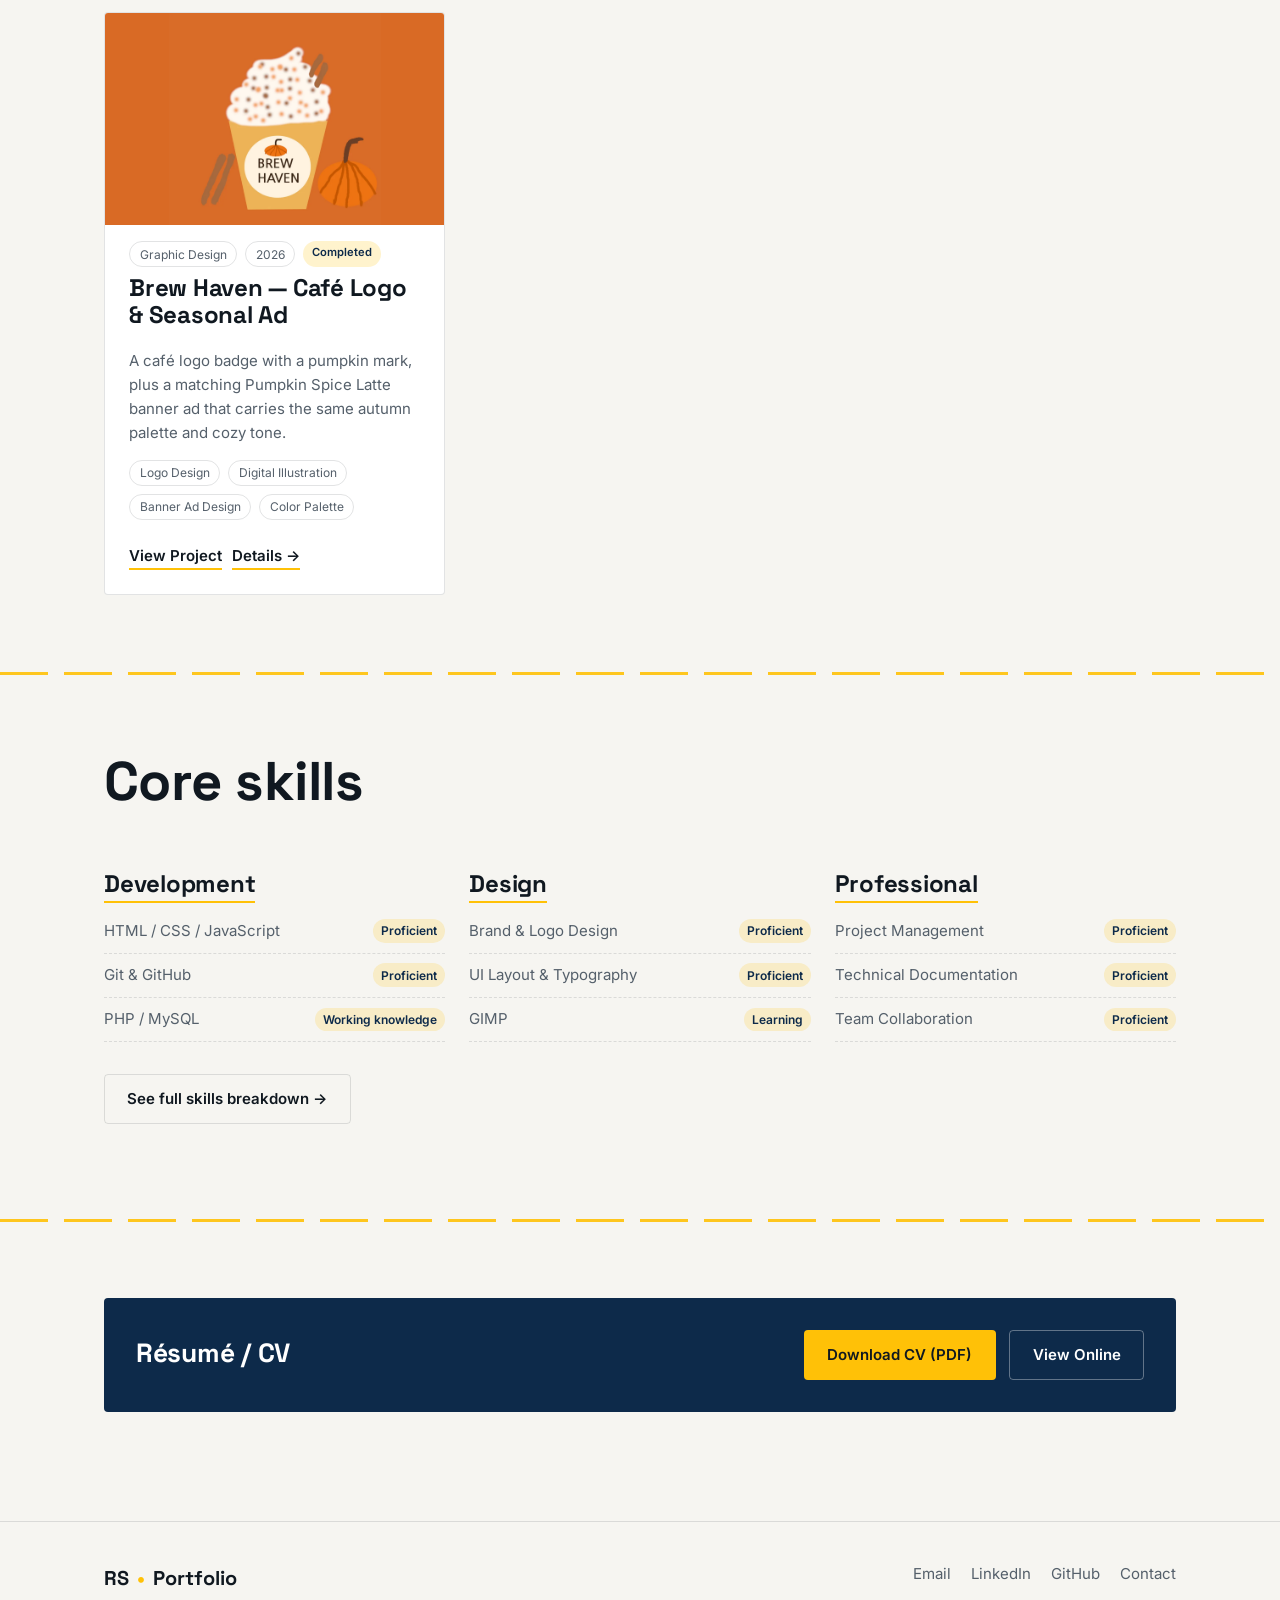
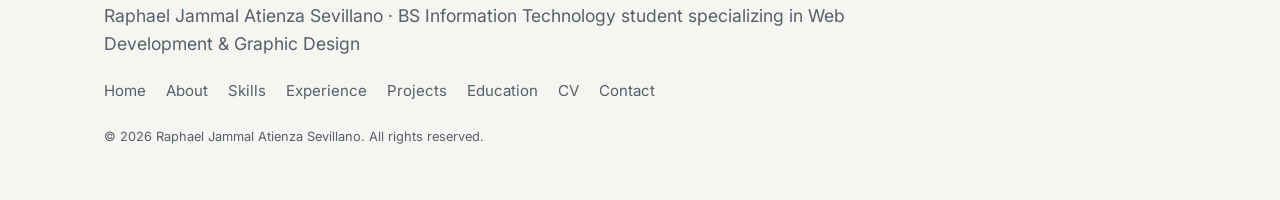
==== commit fe943df2: "Correct name spelling in footer section" ====
--- a/index.html
+++ b/index.html
@@ -153,7 +153,7 @@
     <div class="footer-grid">
       <div>
         <div class="brand-mark">RS<span class="dot">•</span>Portfolio</div>
-        <p style="margin:0.5rem 0 0;">Raphael Jammal Atienzs Sevillano · BS Information Technology student specializing in Web Development &amp; Graphic Design</p>
+        <p style="margin:0.5rem 0 0;">Raphael Jammal Atienza Sevillano · BS Information Technology student specializing in Web Development &amp; Graphic Design</p>
       </div>
       <div class="footer-links">
         <a href="mailto:rasevillano@ccc.edu.ph">Email</a>
@@ -172,7 +172,7 @@
       <a href="about.html#cv">CV</a>
       <a href="contact.html">Contact</a>
     </nav>
-    <p class="copyright">© 2026 Raphael Jammal A. Sevillano. All rights reserved.</p>
+    <p class="copyright">© 2026 Raphael Jammal Atienza Sevillano. All rights reserved.</p>
   </div>
 </footer>
 
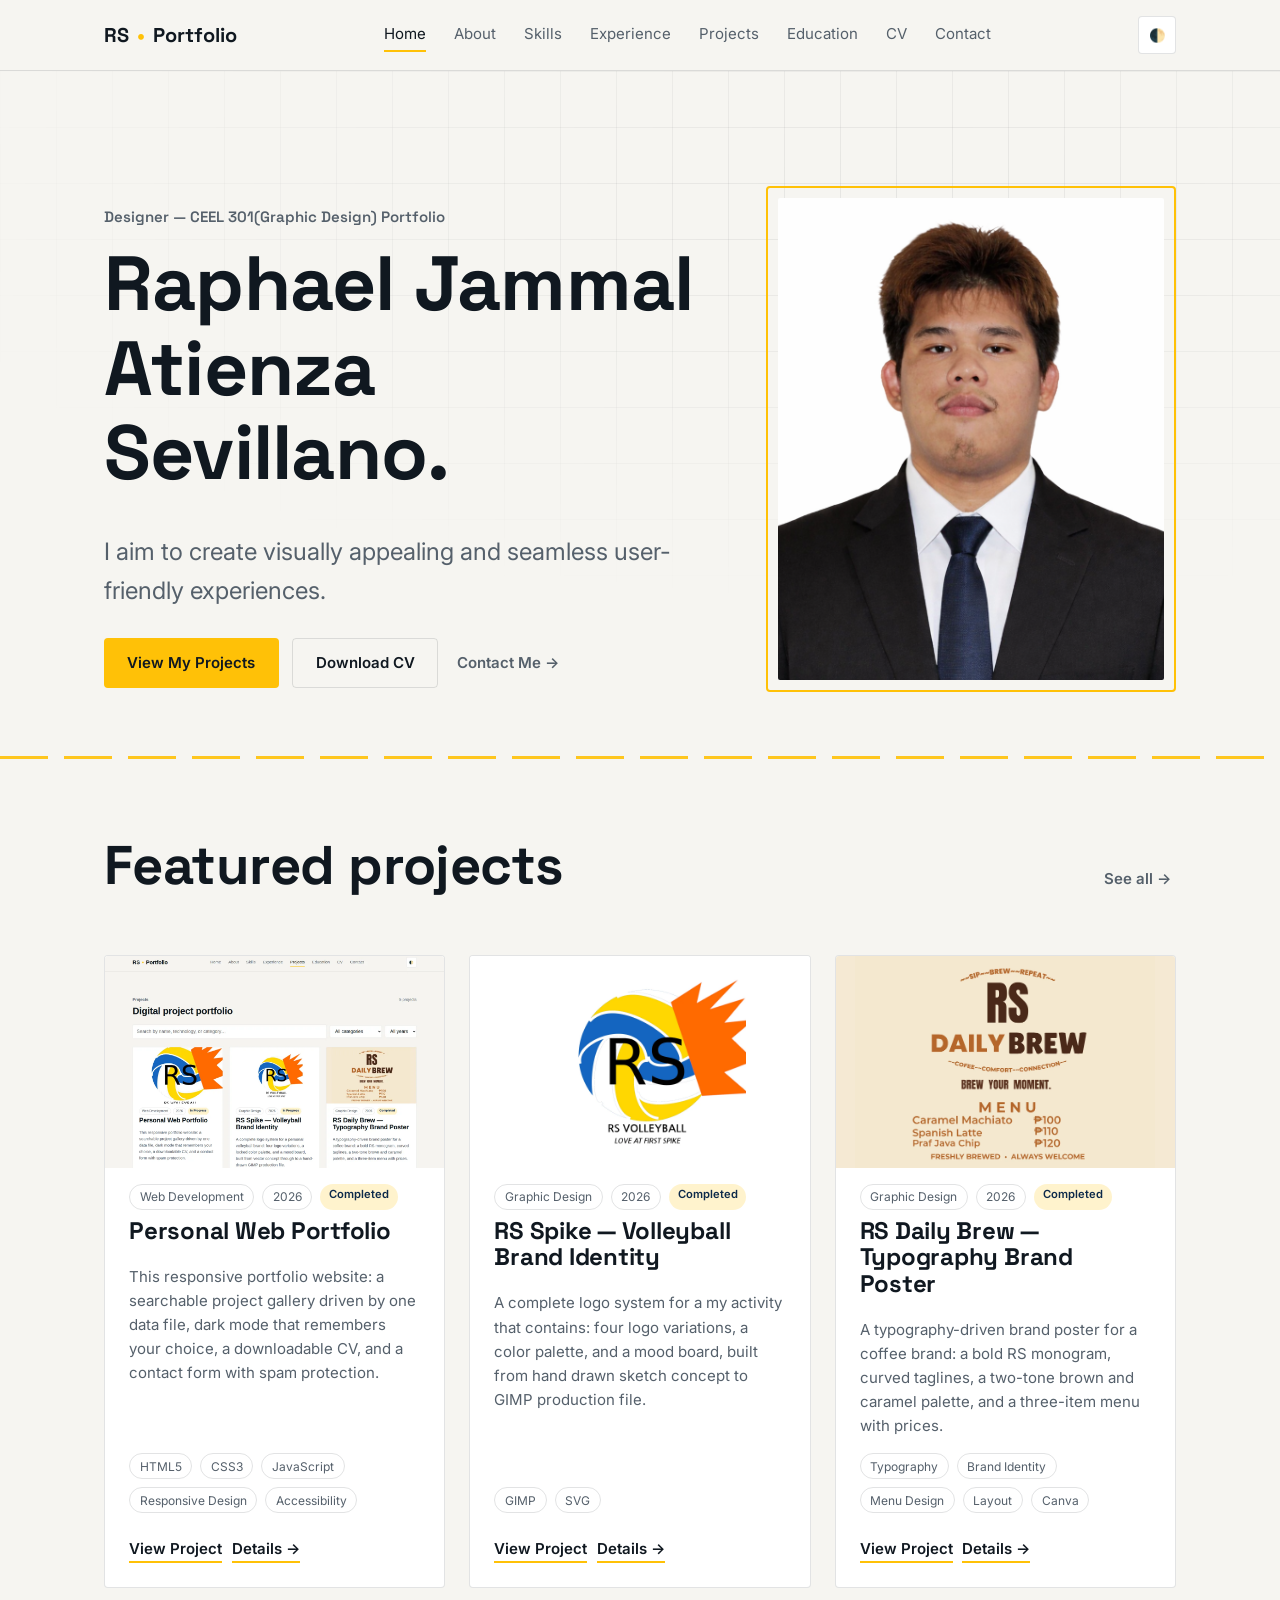
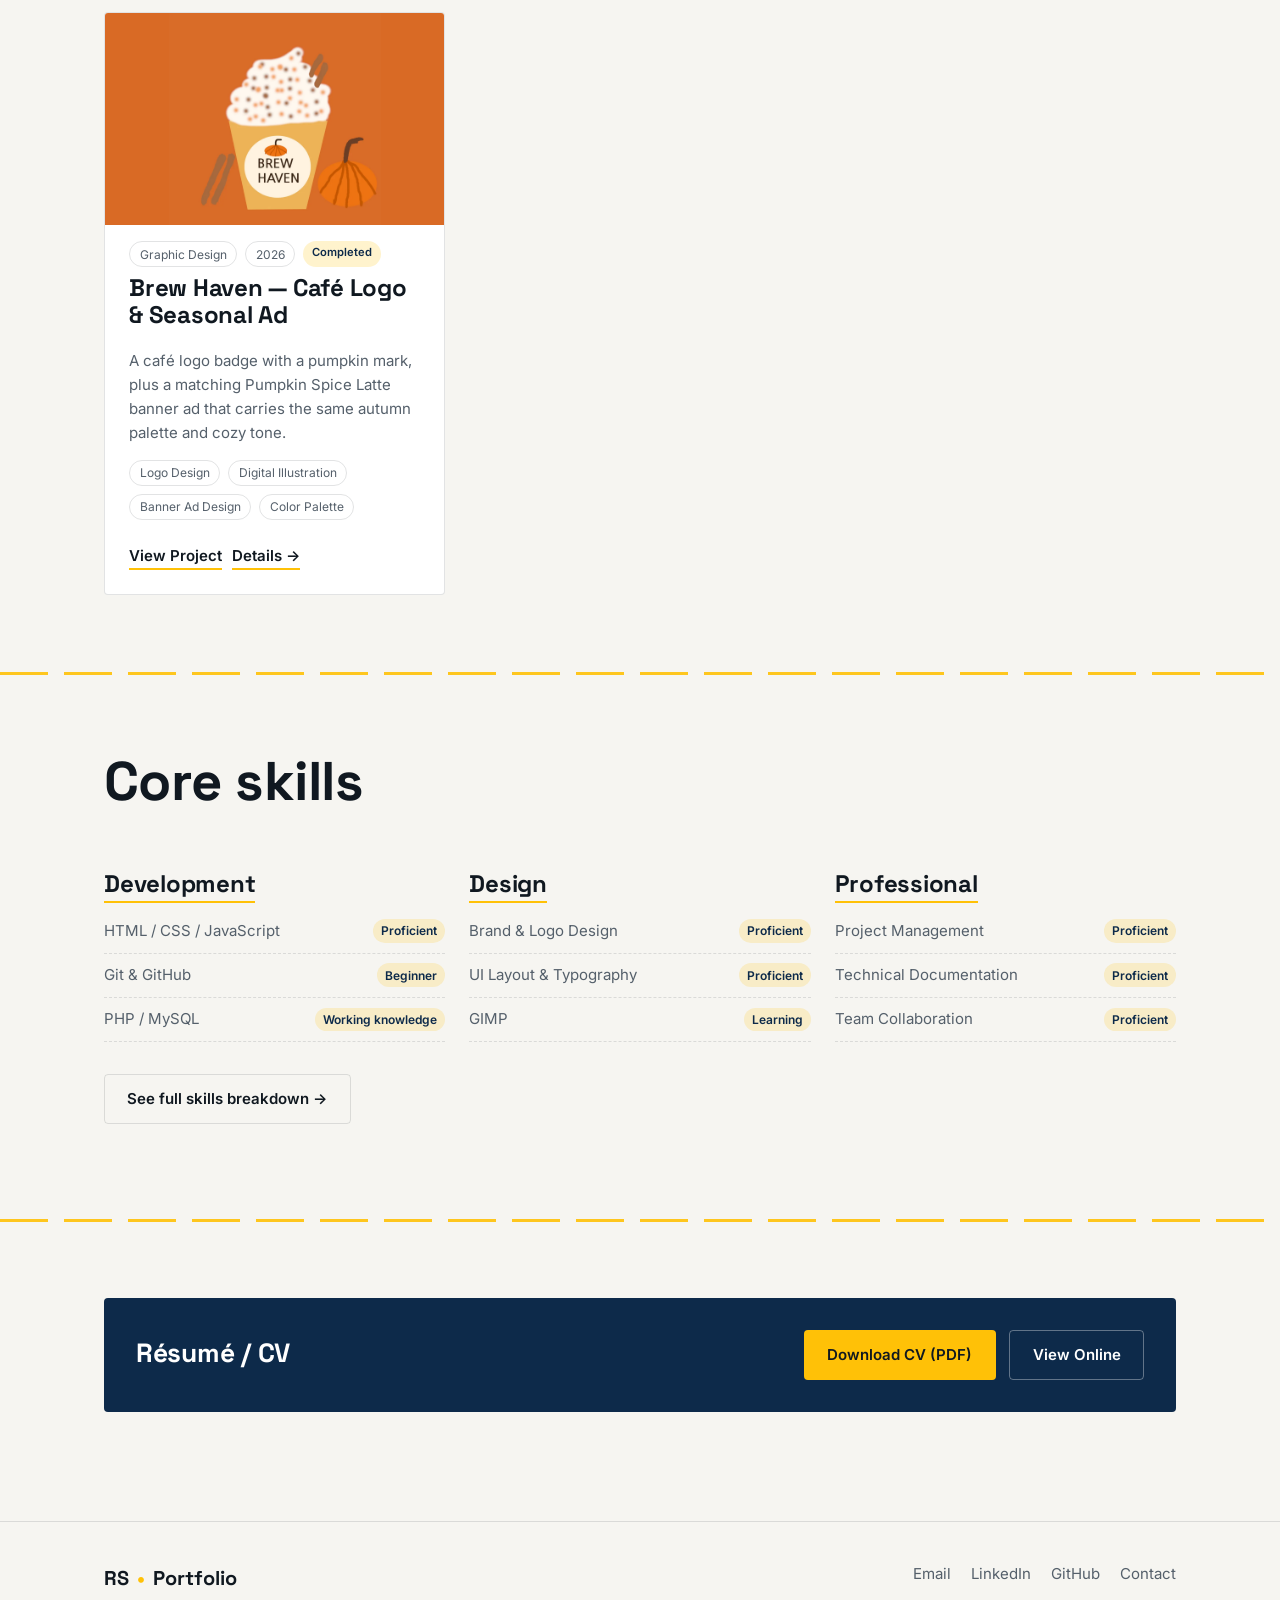
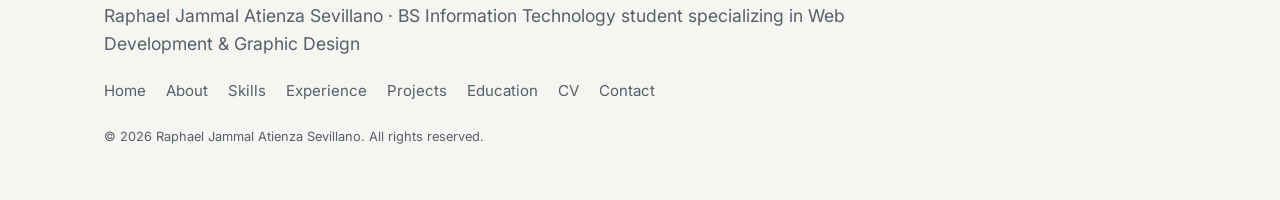
==== commit 29cd183c: "Change GitHub skill level from Proficient to Beginner" ====
--- a/index.html
+++ b/index.html
@@ -98,7 +98,7 @@
           <h3>Development</h3>
           <ul class="skill-list">
             <li>HTML / CSS / JavaScript <span class="level">Proficient</span></li>
-            <li>Git &amp; GitHub <span class="level">Proficient</span></li>
+            <li>Git &amp; GitHub <span class="level">Beginner</span></li>
             <li>PHP / MySQL <span class="level">Working knowledge</span></li>
           </ul>
         </div>
